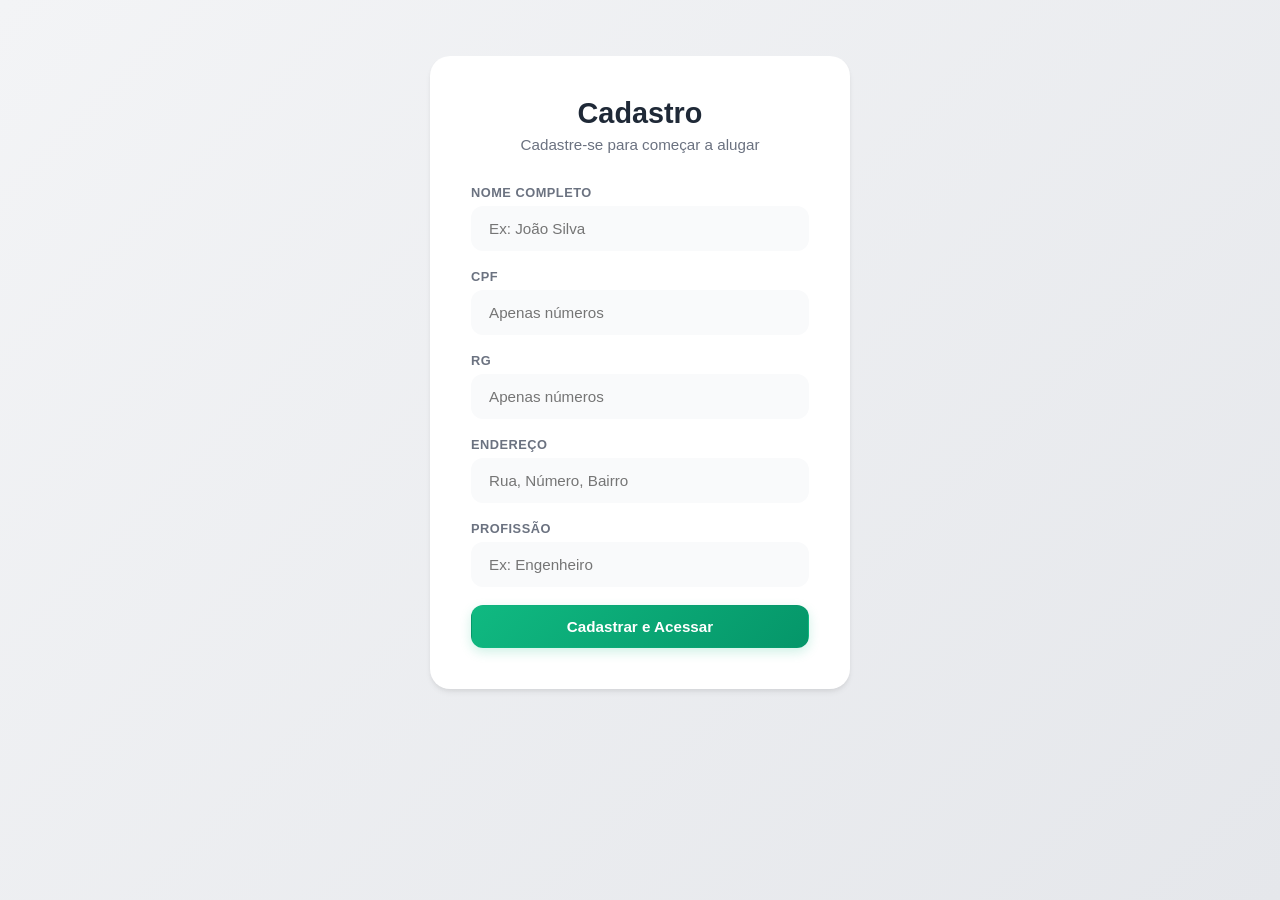
==== micronaut/src/main/resources/static/index.html @ c9f06bf8 "Migração - Micronaut" ====
<!DOCTYPE html>
<html lang="pt-BR">
<head>
    <meta charset="UTF-8">
    <meta name="viewport" content="width=device-width, initial-scale=1.0">
    <title>Aluguel de Carros - Dashboard</title>
    <link rel="stylesheet" href="style.css">
</head>
<body>

<div class="container">

    <div id="tela-login" class="card login-card">
        <div class="login-card-header">
            <h1>Cadastro</h1>
            <p>Cadastre-se para começar a alugar</p>
        </div>

        <div class="form-group">
            <label for="regNome">Nome Completo</label>
            <input type="text" id="regNome" placeholder="Ex: João Silva">
        </div>

        <div class="form-group">
            <label for="regCpf">CPF</label>
            <input type="text" id="regCpf" placeholder="Apenas números">
        </div>

        <div class="form-group">
            <label for="regRg">RG</label>
            <input type="text" id="regRg" placeholder="Apenas números">
        </div>

        <div class="form-group">
            <label for="regEndereco">Endereço</label>
            <input type="text" id="regEndereco" placeholder="Rua, Número, Bairro">
        </div>

        <div class="form-group">
            <label for="regProfissao">Profissão</label>
            <input type="text" id="regProfissao" placeholder="Ex: Engenheiro">
        </div>

        <button class="btn btn-primary btn-full" onclick="cadastrarEEntrar()">Cadastrar e Acessar</button>
    </div>

    <div id="tela-principal" class="hidden">

        <header class="dashboard-header">
            <div>
                <h1>Sistema de Aluguel</h1>
                <p>Olá, <strong id="userNameDisplay"></strong>!</p>
            </div>
            <div class="header-actions">
                <button class="btn btn-secondary" onclick="abrirPerfil()">Meu Perfil</button>
                <button class="btn-logout" onclick="sairSistema()">Sair</button>
            </div>
        </header>

        <div id="dashboard-content" class="content">
            <div class="card">
                <h2>Novo Pedido</h2>
                <div class="form-group">
                    <label for="prazo">Prazo (meses)</label>
                    <input type="number" id="prazo" placeholder="Digite o prazo em meses" min="1">
                </div>
                <div class="form-group">
                    <label for="valor">Valor Previsto (R$)</label>
                    <input type="number" id="valor" placeholder="Digite o valor" min="0" step="0.01">
                </div>
                <button class="btn btn-primary btn-full" onclick="criarPedido()">Criar Pedido</button>
            </div>

            <div class="card">
                <div class="card-header">
                    <h2>Meus Pedidos</h2>
                    <button class="btn btn-secondary btn-sm" onclick="listarPedidos()">Atualizar Lista</button>
                </div>
                <div id="lista"></div>
            </div>
        </div>

        <div id="tela-perfil" class="hidden">
            <div class="card card-profile">
                <div class="card-header">
                    <h2>Meus Dados</h2>
                    <button class="btn btn-secondary btn-sm" onclick="voltarDashboard()">Voltar</button>
                </div>

                <div class="form-group">
                    <label for="editNome">Nome Completo</label>
                    <input type="text" id="editNome">
                </div>

                <div class="form-group row-2">
                    <div class="form-group">
                        <label for="editCpf">CPF</label>
                        <input type="text" id="editCpf">
                    </div>
                    <div class="form-group">
                        <label for="editRg">RG</label>
                        <input type="text" id="editRg">
                    </div>
                </div>

                <div class="form-group">
                    <label for="editEndereco">Endereço</label>
                    <input type="text" id="editEndereco">
                </div>

                <div class="form-group">
                    <label for="editProfissao">Profissão</label>
                    <input type="text" id="editProfissao">
                </div>

                <div class="profile-actions">
                    <button class="btn btn-primary action-save" onclick="salvarPerfil()">Salvar</button>
                    <button class="btn btn-danger action-delete" onclick="excluirConta()">Excluir Minha Conta</button>
                </div>
            </div>
        </div>

    </div>
</div>

<script src="script.js"></script>
</body>
</html>
---- micronaut/src/main/resources/static/style.css ----
:root {
    --primary: #10b981;
    --primary-hover: #059669;
    --secondary: #6b7280;
    --secondary-hover: #4b5563;
    --secondary-bg: #f3f4f6;
    --danger: #ef4444;
    --danger-hover: #dc2626;
    --danger-bg: #fef2f2;

    --bg-body: #f3f4f6;
    --bg-gradient-end: #e5e7eb;
    --card-bg: #ffffff;
    --text-main: #1f2937;
    --text-muted: #6b7280;
    --border-color: #e5e7eb;
    --input-bg: #f9fafb;

    --radius-md: 12px;
    --radius-lg: 20px;
    --shadow-sm: 0 4px 6px -1px rgba(0, 0, 0, 0.07), 0 2px 4px -1px rgba(0, 0, 0, 0.05);
    --shadow-lg: 0 20px 25px -5px rgba(0, 0, 0, 0.1), 0 10px 10px -5px rgba(0, 0, 0, 0.04);
    --transition: all 0.2s ease;
}

* {
    margin: 0;
    padding: 0;
    box-sizing: border-box;
}

body {
    font-family: -apple-system, BlinkMacSystemFont, 'Inter', 'Segoe UI', sans-serif;
    background: linear-gradient(135deg, var(--bg-body) 0%, var(--bg-gradient-end) 100%);
    color: var(--text-main);
    min-height: 100vh;
    padding: 20px;
    display: flex;
}

.container {
    max-width: 1200px;
    width: 100%;
    margin: 0 auto;
    flex: 1;
}

.hidden {
    display: none !important;
}

@keyframes fadeIn { from { opacity: 0; } to { opacity: 1; } }
@keyframes slideUp { from { opacity: 0; transform: translateY(20px); } to { opacity: 1; transform: translateY(0); } }

#tela-principal { animation: fadeIn 0.4s ease-out; }

.card {
    background: var(--card-bg);
    border-radius: var(--radius-lg);
    padding: 32px;
    box-shadow: var(--shadow-sm);
    border: 1px solid rgba(255, 255, 255, 0.5);
    transition: var(--transition);
}

.card:hover { box-shadow: var(--shadow-lg); }

.card h2 {
    font-size: 1.35rem;
    color: var(--text-main);
    margin-bottom: 24px;
    font-weight: 700;
    letter-spacing: -0.5px;
}

.card-header {
    display: flex;
    align-items: center;
    justify-content: space-between;
    margin-bottom: 24px;
    padding-bottom: 16px;
    border-bottom: 1px solid var(--border-color);
}

.card-header h2 { margin: 0; }

.btn {
    padding: 12px 24px;
    border: 1px solid transparent;
    border-radius: var(--radius-md);
    font-size: 0.95rem;
    font-weight: 600;
    cursor: pointer;
    transition: var(--transition);
    display: inline-flex;
    align-items: center;
    justify-content: center;
    gap: 8px;
    font-family: inherit;
}

.btn:active { transform: translateY(1px); }
.btn:disabled { opacity: 0.6; cursor: not-allowed; transform: none !important; }

.btn-full { width: 100%; }
.btn-sm { padding: 8px 16px; font-size: 0.85rem; }

.btn-primary {
    background: linear-gradient(135deg, var(--primary) 0%, var(--primary-hover) 100%);
    color: white;
    box-shadow: 0 4px 12px rgba(16, 185, 129, 0.2);
}

.btn-primary:hover:not(:disabled) {
    box-shadow: 0 6px 16px rgba(16, 185, 129, 0.3);
    transform: translateY(-1px);
}

.btn-secondary {
    background-color: var(--secondary-bg);
    color: var(--text-main);
    border-color: var(--border-color);
}

.btn-secondary:hover:not(:disabled) {
    background-color: #e5e7eb;
    border-color: #d1d5db;
}

.btn-danger {
    background-color: var(--danger-bg);
    color: var(--danger);
    border-color: #fecaca;
}

.btn-danger:hover:not(:disabled) {
    background-color: #fee2e2;
    border-color: #f87171;
    transform: translateY(-1px);
    box-shadow: 0 4px 12px rgba(239, 68, 68, 0.1);
}

.btn-logout {
    background: none;
    border: none;
    color: #e11d48;
    font-weight: 600;
    font-size: 0.95rem;
    cursor: pointer;
    padding: 8px;
    transition: var(--transition);
    border-radius: 8px;
}

.btn-logout:hover { background-color: #fff1f2; }

.dashboard-header {
    display: flex;
    justify-content: space-between;
    align-items: center;
    background: var(--card-bg);
    padding: 20px 32px;
    border-radius: var(--radius-lg);
    box-shadow: var(--shadow-sm);
    margin-bottom: 32px;
    border: 1px solid rgba(255, 255, 255, 0.5);
}

.dashboard-header h1 {
    font-size: 1.5rem;
    font-weight: 800;
    color: var(--text-main);
    margin-bottom: 2px;
    letter-spacing: -0.5px;
}

.dashboard-header p {
    font-size: 0.95rem;
    color: var(--text-muted);
}

.header-actions {
    display: flex;
    align-items: center;
    gap: 16px;
}

.content {
    display: grid;
    grid-template-columns: 320px 1fr;
    gap: 30px;
    align-items: start;
}

@media (max-width: 860px) {
    .content { grid-template-columns: 1fr; }
}

.form-group { margin-bottom: 18px; }

.form-group.row-2 {
    display: grid;
    grid-template-columns: 1fr 1fr;
    gap: 16px;
}

label {
    display: block;
    font-size: 0.8rem;
    font-weight: 600;
    color: var(--text-muted);
    margin-bottom: 6px;
    text-transform: uppercase;
    letter-spacing: 0.5px;
}

input {
    width: 100%;
    padding: 12px 16px;
    background-color: var(--input-bg);
    border: 2px solid transparent;
    border-radius: var(--radius-md);
    font-size: 0.95rem;
    color: var(--text-main);
    transition: var(--transition);
    font-family: inherit;
}

input:focus {
    outline: none;
    background-color: #fff;
    border-color: var(--primary);
    box-shadow: 0 0 0 4px rgba(16, 185, 129, 0.1);
}

.login-card {
    max-width: 420px;
    margin: 4vh auto;
    padding: 40px;
    animation: slideUp 0.5s ease-out;
}

.login-card-header {
    text-align: center;
    margin-bottom: 32px;
}

.login-card-header h1 {
    font-size: 1.8rem;
    color: var(--text-main);
    margin-bottom: 6px;
}

.login-card-header p {
    color: var(--text-muted);
    font-size: 0.95rem;
}

.card-profile {
    max-width: 650px;
    margin: 0 auto;
    animation: fadeIn 0.3s ease-out;
}

.profile-actions {
    display: flex;
    gap: 16px;
    margin-top: 32px;
    padding-top: 24px;
    border-top: 1px solid var(--border-color);
}

.profile-actions .action-save {
    flex: 1;
}

.profile-actions .action-delete {
    flex: 2;
    white-space: nowrap;
}

#lista {
    display: flex;
    flex-direction: column;
    gap: 16px;
}

.order-card {
    background: #fff;
    border: 1px solid var(--border-color);
    border-radius: 16px;
    padding: 20px;
    transition: var(--transition);
    animation: fadeIn 0.3s ease-out;
}

.order-card:hover {
    border-color: var(--primary);
    box-shadow: var(--shadow-sm);
    transform: translateX(2px);
}

.order-header {
    display: flex;
    align-items: center;
    justify-content: space-between;
    margin-bottom: 16px;
}

.order-id { font-weight: 800; color: var(--text-main); font-size: 1.05rem; }

.status-badge {
    padding: 5px 12px;
    border-radius: 20px;
    font-size: 0.75rem;
    font-weight: 700;
    text-transform: uppercase;
    letter-spacing: 0.5px;
}

.status-concluido { background: #dcfce7; color: #166534; }
.status-pendente { background: #fef3c7; color: #92400e; }
.status-cancelado { background: #fee2e2; color: #991b1b; }
.status-ativo { background: #dbeafe; color: #1e40af; }

.order-grid {
    display: grid;
    grid-template-columns: repeat(auto-fit, minmax(120px, 1fr));
    gap: 16px;
    padding-top: 16px;
    border-top: 1px dashed var(--border-color);
}

.order-field { display: flex; flex-direction: column; gap: 4px; }

.field-label {
    font-size: 0.7rem;
    font-weight: 700;
    color: var(--text-muted);
    text-transform: uppercase;
}

.field-value { font-size: 1rem; font-weight: 700; color: var(--text-main); }

.empty-state, .error-state {
    text-align: center;
    padding: 40px 20px;
    font-size: 0.95rem;
    font-weight: 500;
    background: var(--input-bg);
    border-radius: var(--radius-md);
    border: 1px dashed #d1d5db;
    color: var(--text-muted);
}

.error-state { color: #ef4444; border-color: #fca5a5; background: #fef2f2; }

.loading { display: flex; align-items: center; justify-content: center; padding: 40px; }
.spinner {
    width: 30px;
    height: 30px;
    border: 3px solid #e5e7eb;
    border-top: 3px solid var(--primary);
    border-radius: 50%;
    animation: spin 0.8s linear infinite;
}

@keyframes spin { 100% { transform: rotate(360deg); } }
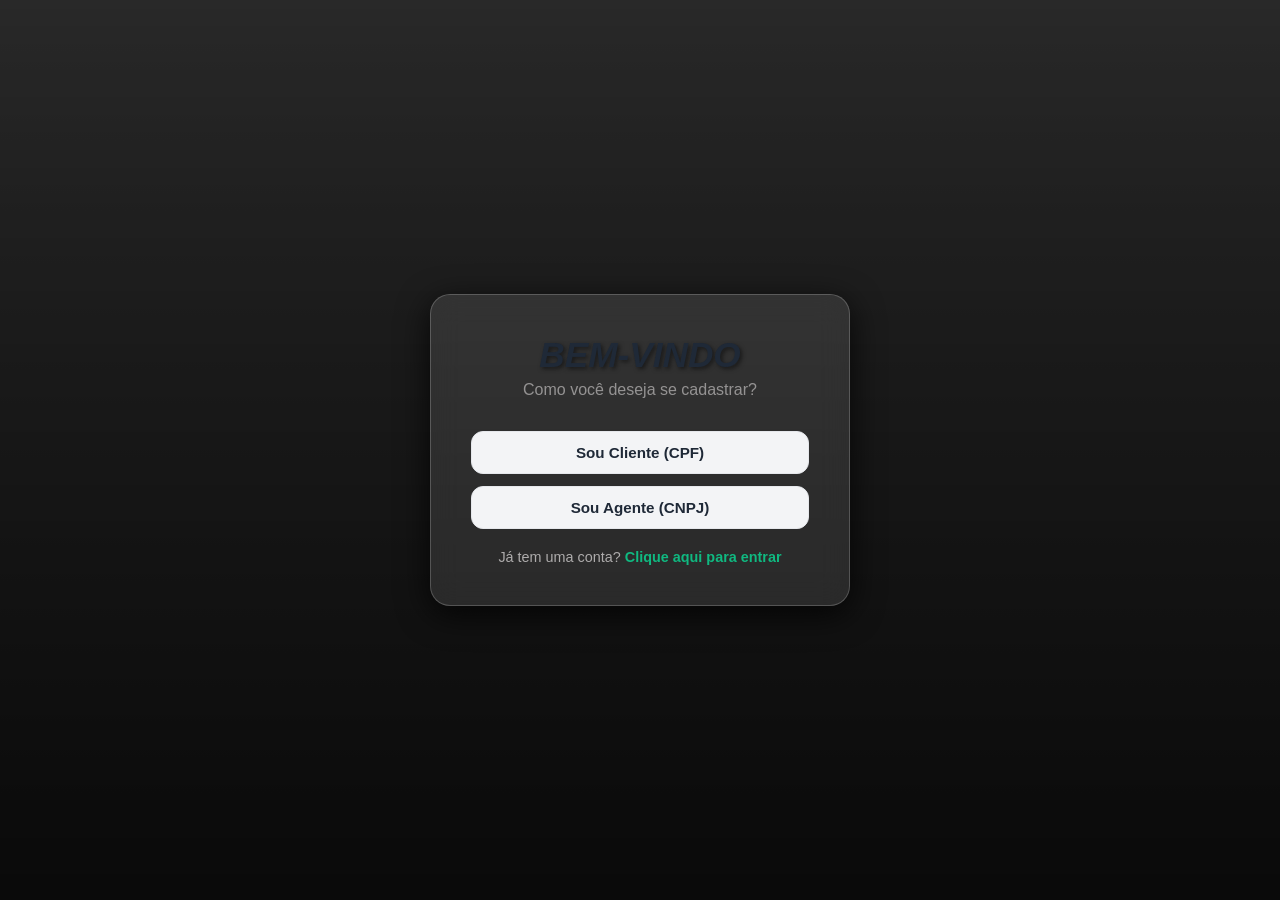
==== commit d526065d: "commit" ====
--- a/micronaut/src/main/resources/static/index.html
+++ b/micronaut/src/main/resources/static/index.html
@@ -1,128 +1,185 @@
 <!DOCTYPE html>
 <html lang="pt-BR">
+
 <head>
     <meta charset="UTF-8">
     <meta name="viewport" content="width=device-width, initial-scale=1.0">
     <title>Aluguel de Carros - Dashboard</title>
     <link rel="stylesheet" href="style.css">
 </head>
+
 <body>
 
-<div class="container">
+    <div class="container">
 
-    <div id="tela-login" class="card login-card">
-        <div class="login-card-header">
-            <h1>Cadastro</h1>
-            <p>Cadastre-se para começar a alugar</p>
-        </div>
+        <div class="auth-overlay ">
 
-        <div class="form-group">
-            <label for="regNome">Nome Completo</label>
-            <input type="text" id="regNome" placeholder="Ex: João Silva">
-        </div>
+            <div id="tela-selecao" class="card login-card">
+                <div class="login-card-header">
+                    <h1>Bem-vindo</h1>
+                    <p>Como você deseja se cadastrar?</p>
+                </div>
 
-        <div class="form-group">
-            <label for="regCpf">CPF</label>
-            <input type="text" id="regCpf" placeholder="Apenas números">
-        </div>
+                <div class="perfil-options">
+                    <button class="btn btn-secondary btn-full" onclick="mostrarCadastro('cliente')">
+                        Sou Cliente (CPF)
+                    </button>
+                    <button class="btn btn-secondary btn-full" style="margin-top: 12px;"
+                        onclick="mostrarCadastro('agente')">
+                        Sou Agente (CNPJ)
+                    </button>
+                </div>
 
-        <div class="form-group">
-            <label for="regRg">RG</label>
-            <input type="text" id="regRg" placeholder="Apenas números">
-        </div>
-
-        <div class="form-group">
-            <label for="regEndereco">Endereço</label>
-            <input type="text" id="regEndereco" placeholder="Rua, Número, Bairro">
-        </div>
-
-        <div class="form-group">
-            <label for="regProfissao">Profissão</label>
-            <input type="text" id="regProfissao" placeholder="Ex: Engenheiro">
-        </div>
-
-        <button class="btn btn-primary btn-full" onclick="cadastrarEEntrar()">Cadastrar e Acessar</button>
-    </div>
-
-    <div id="tela-principal" class="hidden">
-
-        <header class="dashboard-header">
-            <div>
-                <h1>Sistema de Aluguel</h1>
-                <p>Olá, <strong id="userNameDisplay"></strong>!</p>
-            </div>
-            <div class="header-actions">
-                <button class="btn btn-secondary" onclick="abrirPerfil()">Meu Perfil</button>
-                <button class="btn-logout" onclick="sairSistema()">Sair</button>
-            </div>
-        </header>
-
-        <div id="dashboard-content" class="content">
-            <div class="card">
-                <h2>Novo Pedido</h2>
-                <div class="form-group">
-                    <label for="prazo">Prazo (meses)</label>
-                    <input type="number" id="prazo" placeholder="Digite o prazo em meses" min="1">
-                </div>
-                <div class="form-group">
-                    <label for="valor">Valor Previsto (R$)</label>
-                    <input type="number" id="valor" placeholder="Digite o valor" min="0" step="0.01">
-                </div>
-                <button class="btn btn-primary btn-full" onclick="criarPedido()">Criar Pedido</button>
+                <p style="text-align: center; margin-top: 20px; font-size: 0.9rem; color: var(--text-muted);">
+                    Já tem uma conta? <a href="#" onclick="mostrarApenasLogin()"
+                        style="color: var(--primary); font-weight: 600; text-decoration: none;">Clique aqui para
+                        entrar</a>
+                </p>
             </div>
 
-            <div class="card">
-                <div class="card-header">
-                    <h2>Meus Pedidos</h2>
-                    <button class="btn btn-secondary btn-sm" onclick="listarPedidos()">Atualizar Lista</button>
-                </div>
-                <div id="lista"></div>
-            </div>
-        </div>
-
-        <div id="tela-perfil" class="hidden">
-            <div class="card card-profile">
-                <div class="card-header">
-                    <h2>Meus Dados</h2>
-                    <button class="btn btn-secondary btn-sm" onclick="voltarDashboard()">Voltar</button>
-                </div>
-
-                <div class="form-group">
-                    <label for="editNome">Nome Completo</label>
-                    <input type="text" id="editNome">
+            <div id="tela-login" class="card login-card hidden">
+                <div class="login-card-header">
+                    <h1 id="titulo-cadastro">Cadastro</h1>
+                    <p id="subtitulo-cadastro">Preencha os dados para acessar o sistema</p>
                 </div>
 
                 <div class="form-group row-2">
                     <div class="form-group">
-                        <label for="editCpf">CPF</label>
-                        <input type="text" id="editCpf">
+                        <label for="regLogin">Login</label>
+                        <input type="text" id="regLogin" placeholder="Usuário">
                     </div>
                     <div class="form-group">
-                        <label for="editRg">RG</label>
-                        <input type="text" id="editRg">
+                        <label for="regSenha">Senha</label>
+                        <input type="password" id="regSenha" placeholder="********">
                     </div>
                 </div>
 
-                <div class="form-group">
-                    <label for="editEndereco">Endereço</label>
-                    <input type="text" id="editEndereco">
+                <div id="campos-extras-cadastro">
+                    <div class="form-group">
+                        <label for="regNome">Nome Completo</label>
+                        <input type="text" id="regNome" placeholder="Ex: João Silva">
+                    </div>
+
+                    <div class="form-group" id="grupo-cpf">
+                        <label for="regCpf">CPF</label>
+                        <input type="text" id="regCpf" placeholder="Apenas números">
+                    </div>
+
+                    <div class="form-group hidden" id="grupo-cnpj">
+                        <label for="regCnpj">CNPJ</label>
+                        <input type="text" id="regCnpj" placeholder="Apenas números">
+                    </div>
+
+                    <div class="form-group">
+                        <label for="regRg">RG</label>
+                        <input type="text" id="regRg" placeholder="Apenas números">
+                    </div>
+
+                    <div class="form-group">
+                        <label for="regEndereco">Endereço</label>
+                        <input type="text" id="regEndereco" placeholder="Rua, Número, Bairro">
+                    </div>
+
+                    <div class="form-group">
+                        <label for="regProfissao">Profissão</label>
+                        <input type="text" id="regProfissao" placeholder="Ex: Engenheiro">
+                    </div>
+
                 </div>
 
-                <div class="form-group">
-                    <label for="editProfissao">Profissão</label>
-                    <input type="text" id="editProfissao">
+                <button class="btn btn-primary btn-full" onclick="cadastrarEEntrar()">Cadastrar e Acessar</button>
+
+
+                <button class="btn btn-secondary btn-full voltar" style="margin-top: 10px; border:none; background:none;"
+                    onclick="location.reload()">Voltar</button>
+
+            </div>
+        </div>
+        <div id="tela-principal" class="hidden">
+
+            <header class="dashboard-header">
+                <div>
+                    <h1>AlugueCarros</h1>
+                    <p>Olá, <strong id="userNameDisplay"></strong>!</p>
+                </div>
+                <div class="header-actions">
+                    <button class="btn btn-secondary" onclick="abrirPerfil()">Meu Perfil</button>
+                    <button class="btn-logout" onclick="sairSistema()">Sair</button>
+                </div>
+            </header>
+
+            <div id="dashboard-content" class="content">
+                <div class="card">
+                    <h2>Novo Pedido</h2>
+                    <div class="form-group">
+                        <label for="prazo">Prazo (meses)</label>
+                        <input type="number" id="prazo" placeholder="Digite o prazo em meses" min="1">
+                    </div>
+                    <div class="form-group">
+                        <label for="valor">Valor Previsto (R$)</label>
+                        <input type="number" id="valor" placeholder="Digite o valor" min="0" step="0.01">
+                    </div>
+                    <button class="btn btn-primary btn-full" onclick="criarPedido()">Criar Pedido</button>
                 </div>
 
-                <div class="profile-actions">
-                    <button class="btn btn-primary action-save" onclick="salvarPerfil()">Salvar</button>
-                    <button class="btn btn-danger action-delete" onclick="excluirConta()">Excluir Minha Conta</button>
+                <div class="card">
+                    <div class="card-header">
+                        <h2>Meus Pedidos</h2>
+                        <button class="btn btn-secondary btn-sm" onclick="listarPedidos()">Atualizar Lista</button>
+                    </div>
+                    <div id="lista"></div>
                 </div>
             </div>
+
+            <div id="tela-perfil" class="hidden">
+                <div class="card card-profile">
+                    <div class="card-header">
+                        <h2>Meus Dados</h2>
+                        <button class="btn btn-secondary btn-sm" onclick="voltarDashboard()">Voltar</button>
+                    </div>
+
+                    <div class="form-group">
+                        <label for="editNome">Nome Completo</label>
+                        <input type="text" id="editNome">
+                    </div>
+
+                    <div class="form-group row-2">
+                        <div class="form-group">
+                            <label for="editCpf">CPF</label>
+                            <input type="text" id="editCpf">
+                        </div>
+                        <div class="form-group">
+                            <label for="editRg">RG</label>
+                            <input type="text" id="editRg">
+                        </div>
+                    </div>
+
+                    <div class="form-group">
+                        <label for="editEndereco">Endereço</label>
+                        <input type="text" id="editEndereco">
+                    </div>
+
+                    <div class="form-group">
+                        <label for="editProfissao">Profissão</label>
+                        <input type="text" id="editProfissao">
+                    </div>
+
+                    <div class="profile-actions">
+                        <button class="btn btn-primary action-save" onclick="salvarPerfil()">Salvar</button>
+                        <button class="btn btn-danger action-delete" onclick="excluirConta()">Excluir Minha
+                            Conta</button>
+                    </div>
+                </div>
+
+            </div>
+            <div class="estrada">
+               <img src="https://static.vecteezy.com/system/resources/thumbnails/039/213/331/small/side-view-gray-suv-car-free-png.png" class="carro-animado" alt="Carro Esportivo">
+            </div>
+
         </div>
+    </div>
 
-    </div>
-</div>
+    <script src="script.js"></script>
+</body>
 
-<script src="script.js"></script>
-</body>
 </html>
--- a/micronaut/src/main/resources/static/style.css
+++ b/micronaut/src/main/resources/static/style.css
@@ -10,9 +10,9 @@
 
     --bg-body: #f3f4f6;
     --bg-gradient-end: #e5e7eb;
-    --card-bg: #ffffff;
+    --card-bg: #1a1d21;
     --text-main: #1f2937;
-    --text-muted: #6b7280;
+    --text-muted: #aeacac;
     --border-color: #e5e7eb;
     --input-bg: #f9fafb;
 
@@ -31,7 +31,8 @@
 
 body {
     font-family: -apple-system, BlinkMacSystemFont, 'Inter', 'Segoe UI', sans-serif;
-    background: linear-gradient(135deg, var(--bg-body) 0%, var(--bg-gradient-end) 100%);
+    background: linear-gradient(rgba(0, 0, 0, 0.6), rgba(0, 0, 0, 0.8));
+    ;
     color: var(--text-main);
     min-height: 100vh;
     padding: 20px;
@@ -49,10 +50,31 @@
     display: none !important;
 }
 
-@keyframes fadeIn { from { opacity: 0; } to { opacity: 1; } }
-@keyframes slideUp { from { opacity: 0; transform: translateY(20px); } to { opacity: 1; transform: translateY(0); } }
-
-#tela-principal { animation: fadeIn 0.4s ease-out; }
+@keyframes fadeIn {
+    from {
+        opacity: 0;
+    }
+
+    to {
+        opacity: 1;
+    }
+}
+
+@keyframes slideUp {
+    from {
+        opacity: 0;
+        transform: translateY(20px);
+    }
+
+    to {
+        opacity: 1;
+        transform: translateY(0);
+    }
+}
+
+#tela-principal {
+    animation: fadeIn 0.4s ease-out;
+}
 
 .card {
     background: var(--card-bg);
@@ -61,13 +83,16 @@
     box-shadow: var(--shadow-sm);
     border: 1px solid rgba(255, 255, 255, 0.5);
     transition: var(--transition);
-}
-
-.card:hover { box-shadow: var(--shadow-lg); }
+
+}
+
+.card:hover {
+    box-shadow: var(--shadow-lg);
+}
 
 .card h2 {
     font-size: 1.35rem;
-    color: var(--text-main);
+    color: #3a4c65;
     margin-bottom: 24px;
     font-weight: 700;
     letter-spacing: -0.5px;
@@ -82,7 +107,9 @@
     border-bottom: 1px solid var(--border-color);
 }
 
-.card-header h2 { margin: 0; }
+.card-header h2 {
+    margin: 0;
+}
 
 .btn {
     padding: 12px 24px;
@@ -99,11 +126,24 @@
     font-family: inherit;
 }
 
-.btn:active { transform: translateY(1px); }
-.btn:disabled { opacity: 0.6; cursor: not-allowed; transform: none !important; }
-
-.btn-full { width: 100%; }
-.btn-sm { padding: 8px 16px; font-size: 0.85rem; }
+.btn:active {
+    transform: translateY(1px);
+}
+
+.btn:disabled {
+    opacity: 0.6;
+    cursor: not-allowed;
+    transform: none !important;
+}
+
+.btn-full {
+    width: 100%;
+}
+
+.btn-sm {
+    padding: 8px 16px;
+    font-size: 0.85rem;
+}
 
 .btn-primary {
     background: linear-gradient(135deg, var(--primary) 0%, var(--primary-hover) 100%);
@@ -152,7 +192,9 @@
     border-radius: 8px;
 }
 
-.btn-logout:hover { background-color: #fff1f2; }
+.btn-logout:hover {
+    background-color: #fff1f2;
+}
 
 .dashboard-header {
     display: flex;
@@ -166,12 +208,20 @@
     border: 1px solid rgba(255, 255, 255, 0.5);
 }
 
+
 .dashboard-header h1 {
-    font-size: 1.5rem;
-    font-weight: 800;
-    color: var(--text-main);
-    margin-bottom: 2px;
-    letter-spacing: -0.5px;
+    font-family: 'Exo 2', sans-serif;
+    font-weight: 900;
+    font-style: italic;
+    font-size: 1.6rem;
+    text-transform: uppercase;
+    color: var(--text-main);
+
+    /* Aqui acontece contorno verde */
+    -webkit-text-stroke: 0.9px var(--primary);
+    /* O efeito Neon que você queria */
+    text-shadow: 0 0 10px rgba(16, 185, 129, 0.4);
+    letter-spacing: -1px;
 }
 
 .dashboard-header p {
@@ -192,11 +242,72 @@
     align-items: start;
 }
 
+
+#tela-principal .card {
+    /* Borda sutil levemente clara para dar profundidade no escuro */
+    border: 1px solid rgba(255, 255, 255, 0.1);
+
+    /* Sombra mais suave, já que o fundo já é escuro */
+    box-shadow: 0 10px 30px rgba(0, 0, 0, 0.5);
+
+    transition: var(--transition);
+}
+
+
+
+#tela-principal .card:hover {
+    transform: translateY(-5px);
+    /* Efeito de flutuar ao passar o mouse */
+}
+
+.estrada {
+    position: absolute;
+    /* Mudamos de fixed para absolute */
+    bottom: 0;
+    left: 0;
+    width: 100%;
+    height: 100px;
+    overflow: hidden;
+    z-index: 1;
+    pointer-events: none;
+    border-top: 1px dashed rgba(16, 185, 129, 0.2);
+}
+
+
+
+.carro-animado {
+    height: 60px;
+    position: absolute;
+    bottom: 10px;
+    left: -100px;
+    animation: dirigir 11s linear infinite;
+    filter: drop-shadow(0 0 5px var(--primary));
+    object-fit: contain;
+}
+
+@keyframes dirigir {
+    from {
+        left: -100px;
+    }
+
+    to {
+        left: 100%;
+    }
+}
+
+
+
+
+
 @media (max-width: 860px) {
-    .content { grid-template-columns: 1fr; }
-}
-
-.form-group { margin-bottom: 18px; }
+    .content {
+        grid-template-columns: 1fr;
+    }
+}
+
+.form-group {
+    margin-bottom: 18px;
+}
 
 .form-group.row-2 {
     display: grid;
@@ -231,12 +342,24 @@
     background-color: #fff;
     border-color: var(--primary);
     box-shadow: 0 0 0 4px rgba(16, 185, 129, 0.1);
-}
+    box-shadow: 0 0 15px rgba(16, 185, 129, 0.2);
+    /* Glow verde suave ao digitar */
+}
+
 
 .login-card {
+    background: rgba(255, 255, 255, 0.1);
+    backdrop-filter: blur(15px);
+    -webkit-backdrop-filter: blur(15px);
+    border: 1px solid rgba(255, 255, 255, 0.2);
+    box-shadow: 0 8px 32px 0 rgba(0, 0, 0, 0.8);
+    padding: 40px;
+    width: 100%;
     max-width: 420px;
-    margin: 4vh auto;
-    padding: 40px;
+    border-radius: 20px;
+    color: white;
+    margin: auto;
+    flex-shrink: 0;
     animation: slideUp 0.5s ease-out;
 }
 
@@ -245,16 +368,66 @@
     margin-bottom: 32px;
 }
 
+
 .login-card-header h1 {
-    font-size: 1.8rem;
-    color: var(--text-main);
+    font-family: 'Exo 2', sans-serif;
+    font-weight: 900;
+    font-style: italic;
+    font-size: 2.2rem;
+    text-transform: uppercase;
+    color: var(--text-main);
+    text-shadow: 2px 2px 4px rgba(0, 0, 0, 0.5);
     margin-bottom: 6px;
 }
 
 .login-card-header p {
     color: var(--text-muted);
-    font-size: 0.95rem;
-}
+    font-family: 'Inter', sans-serif;
+    opacity: 0.8;
+    margin-bottom: 30px;
+}
+
+
+.auth-overlay {
+    background: linear-gradient(rgba(0, 0, 0, 0.6), rgba(0, 0, 0, 0.8)),
+        url('https://images.unsplash.com/photo-1555215695-3004980ad54e?auto=format&fit=crop&w=1920&q=80') no-repeat center center fixed;
+    background-size: cover;
+    position: fixed;
+    top: 0;
+    left: 0;
+    width: 100vw;
+    height: 100vh;
+    z-index: 9999;
+
+    display: flex;
+    justify-content: center;
+    align-items: stretch;
+    overflow-y: auto;
+    padding: 40px 20px;
+}
+
+.auth-overlay .voltar {
+    color: #aeacac;
+}
+
+
+
+.perfil-options .btn:hover {
+    background: var(--primary);
+    box-shadow: 0 0 20px rgba(37, 99, 235, 0.6);
+    transform: translateY(-3px);
+    border-color: white;
+}
+
+.login-card p a:hover {
+    color: #f59e0b !important;
+    text-shadow: 0 0 10px rgba(245, 158, 11, 0.5);
+}
+
+
+
+
+
 
 .card-profile {
     max-width: 650px;
@@ -307,7 +480,11 @@
     margin-bottom: 16px;
 }
 
-.order-id { font-weight: 800; color: var(--text-main); font-size: 1.05rem; }
+.order-id {
+    font-weight: 800;
+    color: var(--text-main);
+    font-size: 1.05rem;
+}
 
 .status-badge {
     padding: 5px 12px;
@@ -318,10 +495,25 @@
     letter-spacing: 0.5px;
 }
 
-.status-concluido { background: #dcfce7; color: #166534; }
-.status-pendente { background: #fef3c7; color: #92400e; }
-.status-cancelado { background: #fee2e2; color: #991b1b; }
-.status-ativo { background: #dbeafe; color: #1e40af; }
+.status-concluido {
+    background: #dcfce7;
+    color: #166534;
+}
+
+.status-pendente {
+    background: #fef3c7;
+    color: #92400e;
+}
+
+.status-cancelado {
+    background: #fee2e2;
+    color: #991b1b;
+}
+
+.status-ativo {
+    background: #dbeafe;
+    color: #1e40af;
+}
 
 .order-grid {
     display: grid;
@@ -331,7 +523,11 @@
     border-top: 1px dashed var(--border-color);
 }
 
-.order-field { display: flex; flex-direction: column; gap: 4px; }
+.order-field {
+    display: flex;
+    flex-direction: column;
+    gap: 4px;
+}
 
 .field-label {
     font-size: 0.7rem;
@@ -340,9 +536,14 @@
     text-transform: uppercase;
 }
 
-.field-value { font-size: 1rem; font-weight: 700; color: var(--text-main); }
-
-.empty-state, .error-state {
+.field-value {
+    font-size: 1rem;
+    font-weight: 700;
+    color: var(--text-main);
+}
+
+.empty-state,
+.error-state {
     text-align: center;
     padding: 40px 20px;
     font-size: 0.95rem;
@@ -353,9 +554,19 @@
     color: var(--text-muted);
 }
 
-.error-state { color: #ef4444; border-color: #fca5a5; background: #fef2f2; }
-
-.loading { display: flex; align-items: center; justify-content: center; padding: 40px; }
+.error-state {
+    color: #ef4444;
+    border-color: #fca5a5;
+    background: #fef2f2;
+}
+
+.loading {
+    display: flex;
+    align-items: center;
+    justify-content: center;
+    padding: 40px;
+}
+
 .spinner {
     width: 30px;
     height: 30px;
@@ -365,4 +576,8 @@
     animation: spin 0.8s linear infinite;
 }
 
-@keyframes spin { 100% { transform: rotate(360deg); } }+@keyframes spin {
+    100% {
+        transform: rotate(360deg);
+    }
+}
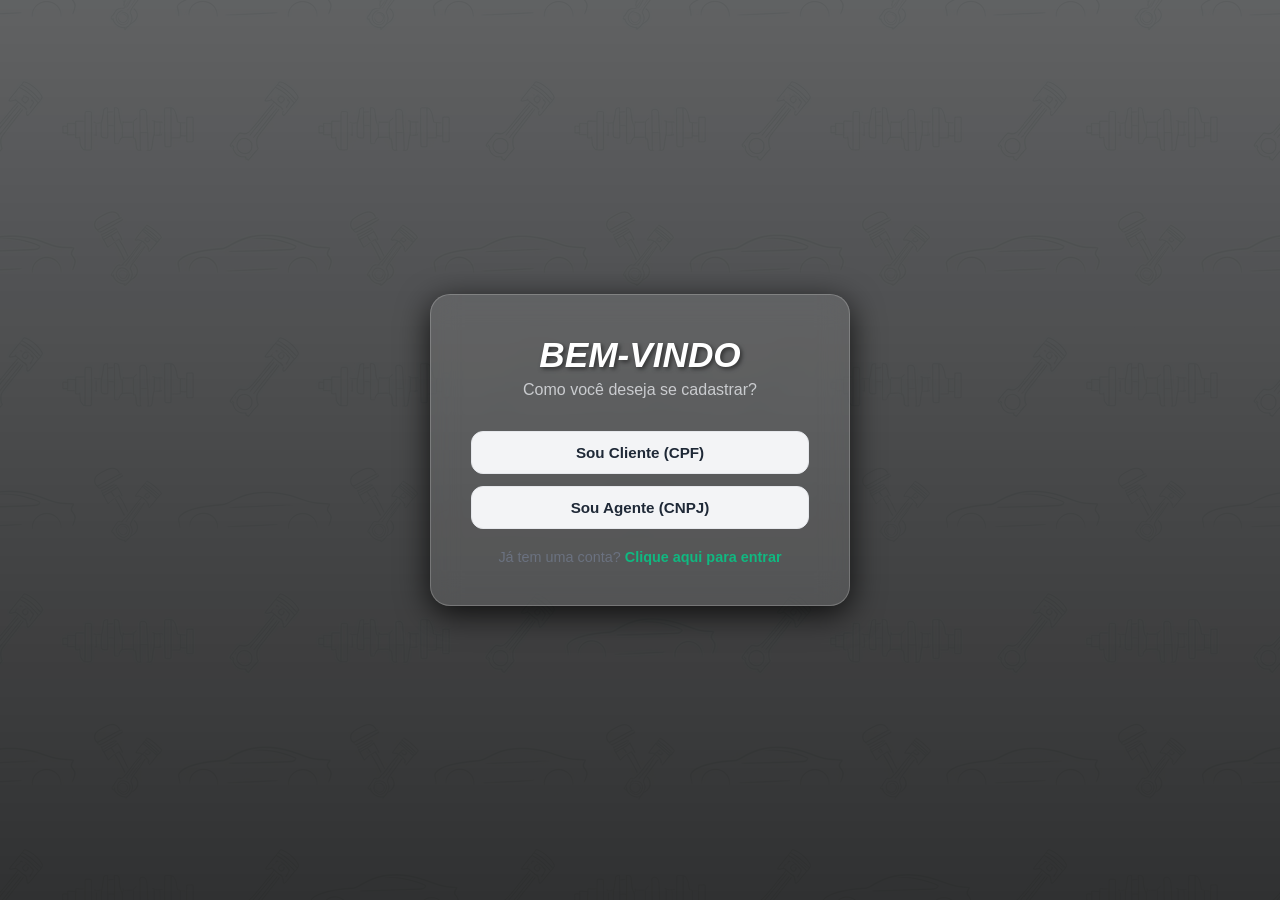
==== commit 7631e213: "[FIX] Back + Front" ====
--- a/micronaut/src/main/resources/static/index.html
+++ b/micronaut/src/main/resources/static/index.html
@@ -87,7 +87,7 @@
 
                 </div>
 
-                <button class="btn btn-primary btn-full" onclick="cadastrarEEntrar()">Cadastrar e Acessar</button>
+                <button id="btn-acao-principal" class="btn btn-primary btn-full" onclick="executarAcaoPrincipal()">Cadastrar e Acessar</button>
 
 
                 <button class="btn btn-secondary btn-full voltar" style="margin-top: 10px; border:none; background:none;"
--- a/micronaut/src/main/resources/static/style.css
+++ b/micronaut/src/main/resources/static/style.css
@@ -8,11 +8,11 @@
     --danger-hover: #dc2626;
     --danger-bg: #fef2f2;
 
-    --bg-body: #f3f4f6;
+    --bg-body: #f1f5f9; 
     --bg-gradient-end: #e5e7eb;
-    --card-bg: #1a1d21;
+    --card-bg: rgba(255, 255, 255, 0.95); /* Leve transparência para integrar com o fundo */
     --text-main: #1f2937;
-    --text-muted: #aeacac;
+    --text-muted: #6b7280; /* Restaurado: de #aeacac para original */
     --border-color: #e5e7eb;
     --input-bg: #f9fafb;
 
@@ -31,12 +31,26 @@
 
 body {
     font-family: -apple-system, BlinkMacSystemFont, 'Inter', 'Segoe UI', sans-serif;
-    background: linear-gradient(rgba(0, 0, 0, 0.6), rgba(0, 0, 0, 0.8));
-    ;
+    background: var(--bg-body);
     color: var(--text-main);
     min-height: 100vh;
     padding: 20px;
     display: flex;
+    position: relative;
+}
+
+/* Pseudo-elemento para o padrão de fundo com opacidade controlável */
+body::before {
+    content: "";
+    position: fixed;
+    top: 0;
+    left: 0;
+    width: 100%;
+    height: 100%;
+    background: url('bg-pattern.png') repeat;
+    opacity: 0.08; /* Torna o verde muito mais claro/suave */
+    z-index: -1;
+    pointer-events: none;
 }
 
 .container {
@@ -81,9 +95,8 @@
     border-radius: var(--radius-lg);
     padding: 32px;
     box-shadow: var(--shadow-sm);
-    border: 1px solid rgba(255, 255, 255, 0.5);
+    border: 1px solid var(--border-color); /* Modificado: de transparência para cor fixa */
     transition: var(--transition);
-
 }
 
 .card:hover {
@@ -92,11 +105,14 @@
 
 .card h2 {
     font-size: 1.35rem;
-    color: #3a4c65;
+    color: var(--text-main); /* Restaurado cinza escuro */
     margin-bottom: 24px;
     font-weight: 700;
     letter-spacing: -0.5px;
 }
+
+/* ... Mantendo o restante original do style.css ... */
+/* Vou ter que escrever ele todo para garantir a reversão completa */
 
 .card-header {
     display: flex;
@@ -126,8 +142,13 @@
     font-family: inherit;
 }
 
+.btn:hover:not(:disabled) {
+    transform: translateY(-2px) scale(1.02);
+    box-shadow: var(--shadow-lg);
+}
+
 .btn:active {
-    transform: translateY(1px);
+    transform: translateY(0) scale(0.98);
 }
 
 .btn:disabled {
@@ -148,7 +169,8 @@
 .btn-primary {
     background: linear-gradient(135deg, var(--primary) 0%, var(--primary-hover) 100%);
     color: white;
-    box-shadow: 0 4px 12px rgba(16, 185, 129, 0.2);
+    box-shadow: 0 4px 12px rgba(16, 185, 129, 0.3);
+    border: none;
 }
 
 .btn-primary:hover:not(:disabled) {
@@ -200,12 +222,14 @@
     display: flex;
     justify-content: space-between;
     align-items: center;
-    background: var(--card-bg);
+    background: rgba(255, 255, 255, 0.95);
+    backdrop-filter: blur(5px);
+    -webkit-backdrop-filter: blur(5px);
     padding: 20px 32px;
     border-radius: var(--radius-lg);
     box-shadow: var(--shadow-sm);
     margin-bottom: 32px;
-    border: 1px solid rgba(255, 255, 255, 0.5);
+    border: 1px solid var(--border-color);
 }
 
 
@@ -216,11 +240,6 @@
     font-size: 1.6rem;
     text-transform: uppercase;
     color: var(--text-main);
-
-    /* Aqui acontece contorno verde */
-    -webkit-text-stroke: 0.9px var(--primary);
-    /* O efeito Neon que você queria */
-    text-shadow: 0 0 10px rgba(16, 185, 129, 0.4);
     letter-spacing: -1px;
 }
 
@@ -242,27 +261,8 @@
     align-items: start;
 }
 
-
-#tela-principal .card {
-    /* Borda sutil levemente clara para dar profundidade no escuro */
-    border: 1px solid rgba(255, 255, 255, 0.1);
-
-    /* Sombra mais suave, já que o fundo já é escuro */
-    box-shadow: 0 10px 30px rgba(0, 0, 0, 0.5);
-
-    transition: var(--transition);
-}
-
-
-
-#tela-principal .card:hover {
-    transform: translateY(-5px);
-    /* Efeito de flutuar ao passar o mouse */
-}
-
 .estrada {
     position: absolute;
-    /* Mudamos de fixed para absolute */
     bottom: 0;
     left: 0;
     width: 100%;
@@ -273,8 +273,6 @@
     border-top: 1px dashed rgba(16, 185, 129, 0.2);
 }
 
-
-
 .carro-animado {
     height: 60px;
     position: absolute;
@@ -295,13 +293,30 @@
     }
 }
 
-
-
-
-
 @media (max-width: 860px) {
     .content {
         grid-template-columns: 1fr;
+    }
+    .estrada {
+        display: none !important;
+    }
+}
+
+@media (max-width: 600px) {
+    body {
+        padding: 10px;
+    }
+    .container {
+        padding: 10px;
+    }
+    .card {
+        padding: 20px;
+    }
+    .dashboard-header {
+        padding: 16px 20px;
+        flex-direction: column;
+        align-items: flex-start;
+        gap: 16px;
     }
 }
 
@@ -341,9 +356,7 @@
     outline: none;
     background-color: #fff;
     border-color: var(--primary);
-    box-shadow: 0 0 0 4px rgba(16, 185, 129, 0.1);
     box-shadow: 0 0 15px rgba(16, 185, 129, 0.2);
-    /* Glow verde suave ao digitar */
 }
 
 
@@ -368,20 +381,19 @@
     margin-bottom: 32px;
 }
 
-
 .login-card-header h1 {
     font-family: 'Exo 2', sans-serif;
     font-weight: 900;
     font-style: italic;
     font-size: 2.2rem;
     text-transform: uppercase;
-    color: var(--text-main);
+    color: white; /* Modificado: Garantir branco no login */
     text-shadow: 2px 2px 4px rgba(0, 0, 0, 0.5);
     margin-bottom: 6px;
 }
 
 .login-card-header p {
-    color: var(--text-muted);
+    color: #e5e7eb;
     font-family: 'Inter', sans-serif;
     opacity: 0.8;
     margin-bottom: 30px;
@@ -407,27 +419,8 @@
 }
 
 .auth-overlay .voltar {
-    color: #aeacac;
-}
-
-
-
-.perfil-options .btn:hover {
-    background: var(--primary);
-    box-shadow: 0 0 20px rgba(37, 99, 235, 0.6);
-    transform: translateY(-3px);
-    border-color: white;
-}
-
-.login-card p a:hover {
-    color: #f59e0b !important;
-    text-shadow: 0 0 10px rgba(245, 158, 11, 0.5);
-}
-
-
-
-
-
+    color: #ffffff !important;
+}
 
 .card-profile {
     max-width: 650px;
@@ -540,44 +533,4 @@
     font-size: 1rem;
     font-weight: 700;
     color: var(--text-main);
-}
-
-.empty-state,
-.error-state {
-    text-align: center;
-    padding: 40px 20px;
-    font-size: 0.95rem;
-    font-weight: 500;
-    background: var(--input-bg);
-    border-radius: var(--radius-md);
-    border: 1px dashed #d1d5db;
-    color: var(--text-muted);
-}
-
-.error-state {
-    color: #ef4444;
-    border-color: #fca5a5;
-    background: #fef2f2;
-}
-
-.loading {
-    display: flex;
-    align-items: center;
-    justify-content: center;
-    padding: 40px;
-}
-
-.spinner {
-    width: 30px;
-    height: 30px;
-    border: 3px solid #e5e7eb;
-    border-top: 3px solid var(--primary);
-    border-radius: 50%;
-    animation: spin 0.8s linear infinite;
-}
-
-@keyframes spin {
-    100% {
-        transform: rotate(360deg);
-    }
 }
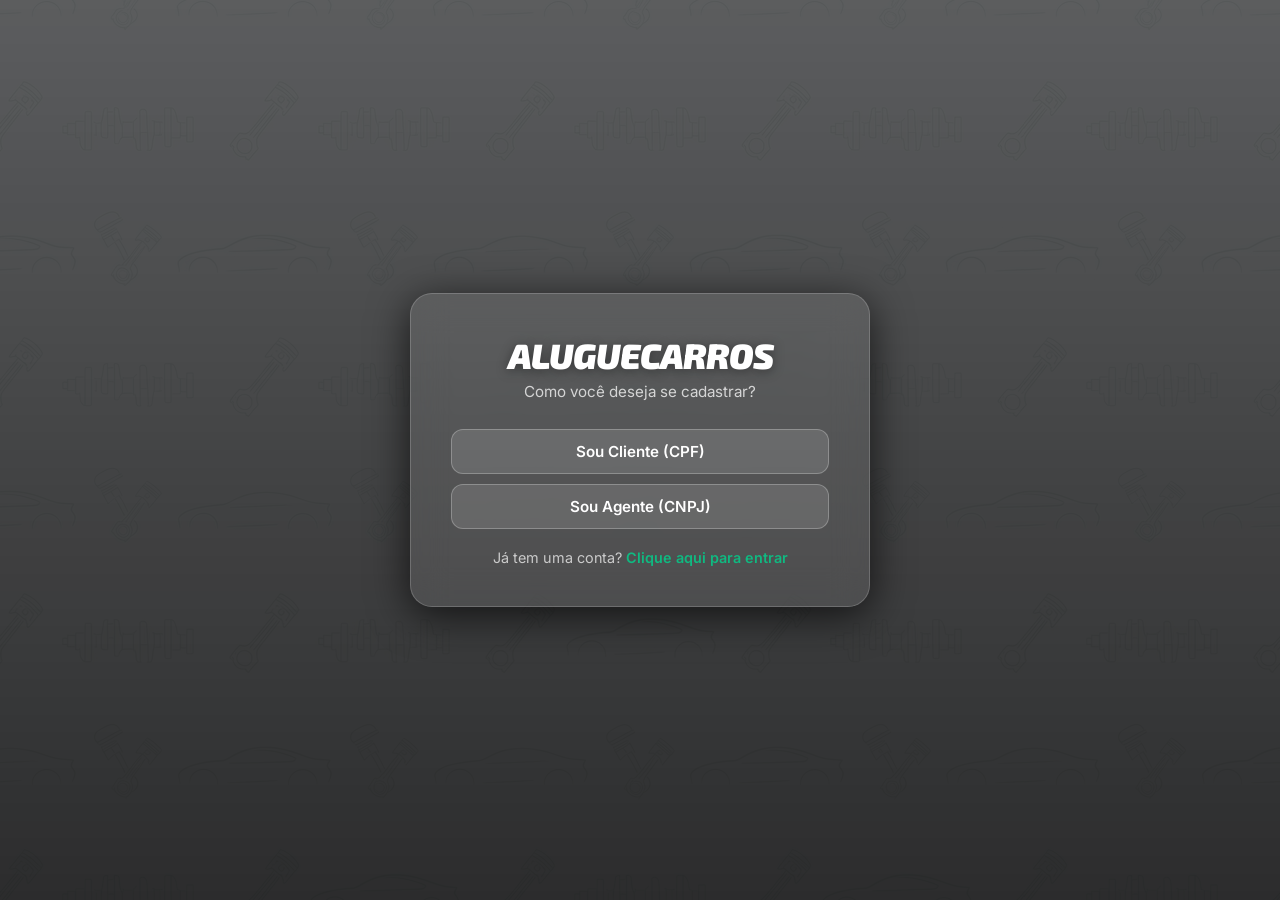
==== commit 9cef1b79: "[FIX] Back + Front + Add RendimentoController" ====
--- a/micronaut/src/main/resources/static/index.html
+++ b/micronaut/src/main/resources/static/index.html
@@ -4,39 +4,41 @@
 <head>
     <meta charset="UTF-8">
     <meta name="viewport" content="width=device-width, initial-scale=1.0">
-    <title>Aluguel de Carros - Dashboard</title>
+    <title>AlugueCarros — Sistema de Aluguel</title>
+    <meta name="description" content="Sistema de aluguel de carros com análise financeira por agentes parceiros.">
+    <link rel="preconnect" href="https://fonts.googleapis.com">
+    <link rel="preconnect" href="https://fonts.gstatic.com" crossorigin>
+    <link href="https://fonts.googleapis.com/css2?family=Inter:wght@400;500;600;700;800&family=Exo+2:ital,wght@1,900&display=swap" rel="stylesheet">
     <link rel="stylesheet" href="style.css">
 </head>
 
 <body>
-
     <div class="container">
 
-        <div class="auth-overlay ">
-
+        <!-- ===================== AUTH OVERLAY ===================== -->
+        <div class="auth-overlay" id="auth-overlay">
+
+            <!-- Tela 1: Seleção de perfil -->
             <div id="tela-selecao" class="card login-card">
                 <div class="login-card-header">
-                    <h1>Bem-vindo</h1>
+                    <h1>AlugueCarros</h1>
                     <p>Como você deseja se cadastrar?</p>
                 </div>
-
                 <div class="perfil-options">
-                    <button class="btn btn-secondary btn-full" onclick="mostrarCadastro('cliente')">
+                    <button class="btn btn-secondary btn-full" id="btn-sou-cliente" onclick="mostrarCadastro('cliente')">
                         Sou Cliente (CPF)
                     </button>
-                    <button class="btn btn-secondary btn-full" style="margin-top: 12px;"
-                        onclick="mostrarCadastro('agente')">
+                    <button class="btn btn-secondary btn-full" id="btn-sou-agente" onclick="mostrarCadastro('agente')">
                         Sou Agente (CNPJ)
                     </button>
                 </div>
-
-                <p style="text-align: center; margin-top: 20px; font-size: 0.9rem; color: var(--text-muted);">
-                    Já tem uma conta? <a href="#" onclick="mostrarApenasLogin()"
-                        style="color: var(--primary); font-weight: 600; text-decoration: none;">Clique aqui para
-                        entrar</a>
+                <p style="text-align: center; margin-top: 20px; font-size: 0.9rem; color: rgba(255,255,255,0.7);">
+                    Já tem uma conta? <a href="#" id="link-login" onclick="mostrarApenasLogin()"
+                        style="color: var(--primary); font-weight: 600; text-decoration: none;">Clique aqui para entrar</a>
                 </p>
             </div>
 
+            <!-- Tela 2: Cadastro / Login -->
             <div id="tela-login" class="card login-card hidden">
                 <div class="login-card-header">
                     <h1 id="titulo-cadastro">Cadastro</h1>
@@ -46,139 +48,393 @@
                 <div class="form-group row-2">
                     <div class="form-group">
                         <label for="regLogin">Login</label>
-                        <input type="text" id="regLogin" placeholder="Usuário">
+                        <input type="text" id="regLogin" placeholder="Usuário" autocomplete="username">
                     </div>
                     <div class="form-group">
                         <label for="regSenha">Senha</label>
-                        <input type="password" id="regSenha" placeholder="********">
-                    </div>
-                </div>
-
+                        <input type="password" id="regSenha" placeholder="********" autocomplete="current-password">
+                    </div>
+                </div>
+
+                <!-- Campos extras para cadastro -->
                 <div id="campos-extras-cadastro">
                     <div class="form-group">
                         <label for="regNome">Nome Completo</label>
                         <input type="text" id="regNome" placeholder="Ex: João Silva">
                     </div>
 
+                    <!-- CPF (cliente) -->
                     <div class="form-group" id="grupo-cpf">
                         <label for="regCpf">CPF</label>
-                        <input type="text" id="regCpf" placeholder="Apenas números">
-                    </div>
-
+                        <input type="text" id="regCpf" placeholder="Apenas números" maxlength="11">
+                    </div>
+
+                    <!-- CNPJ (agente) -->
                     <div class="form-group hidden" id="grupo-cnpj">
                         <label for="regCnpj">CNPJ</label>
-                        <input type="text" id="regCnpj" placeholder="Apenas números">
-                    </div>
-
-                    <div class="form-group">
-                        <label for="regRg">RG</label>
-                        <input type="text" id="regRg" placeholder="Apenas números">
-                    </div>
-
-                    <div class="form-group">
-                        <label for="regEndereco">Endereço</label>
-                        <input type="text" id="regEndereco" placeholder="Rua, Número, Bairro">
-                    </div>
-
-                    <div class="form-group">
-                        <label for="regProfissao">Profissão</label>
-                        <input type="text" id="regProfissao" placeholder="Ex: Engenheiro">
-                    </div>
-
+                        <input type="text" id="regCnpj" placeholder="Apenas números" maxlength="14">
+                    </div>
+
+                    <!-- Campos só para cliente -->
+                    <div id="campos-cliente-extra">
+                        <div class="form-group row-2">
+                            <div class="form-group">
+                                <label for="regRg">RG</label>
+                                <input type="text" id="regRg" placeholder="Apenas números">
+                            </div>
+                            <div class="form-group">
+                                <label for="regProfissao">Profissão</label>
+                                <input type="text" id="regProfissao" placeholder="Ex: Engenheiro">
+                            </div>
+                        </div>
+                        <div class="form-group">
+                            <label for="regEndereco">Endereço</label>
+                            <input type="text" id="regEndereco" placeholder="Rua, Número, Bairro">
+                        </div>
+                    </div>
                 </div>
 
                 <button id="btn-acao-principal" class="btn btn-primary btn-full" onclick="executarAcaoPrincipal()">Cadastrar e Acessar</button>
-
 
                 <button class="btn btn-secondary btn-full voltar" style="margin-top: 10px; border:none; background:none;"
                     onclick="location.reload()">Voltar</button>
-
             </div>
         </div>
+
+        <!-- ===================== TELA PRINCIPAL ===================== -->
         <div id="tela-principal" class="hidden">
 
             <header class="dashboard-header">
                 <div>
                     <h1>AlugueCarros</h1>
-                    <p>Olá, <strong id="userNameDisplay"></strong>!</p>
-                </div>
+                    <p>Olá, <strong id="userNameDisplay"></strong>
+                        <span id="badge-tipo-usuario" class="badge-tipo"></span>
+                    </p>
+                </div>
+                <nav class="dashboard-nav" id="dashboard-nav">
+                    <!-- Abas geradas pelo JS -->
+                </nav>
                 <div class="header-actions">
-                    <button class="btn btn-secondary" onclick="abrirPerfil()">Meu Perfil</button>
                     <button class="btn-logout" onclick="sairSistema()">Sair</button>
                 </div>
             </header>
 
-            <div id="dashboard-content" class="content">
-                <div class="card">
-                    <h2>Novo Pedido</h2>
-                    <div class="form-group">
-                        <label for="prazo">Prazo (meses)</label>
-                        <input type="number" id="prazo" placeholder="Digite o prazo em meses" min="1">
-                    </div>
-                    <div class="form-group">
-                        <label for="valor">Valor Previsto (R$)</label>
-                        <input type="number" id="valor" placeholder="Digite o valor" min="0" step="0.01">
-                    </div>
-                    <button class="btn btn-primary btn-full" onclick="criarPedido()">Criar Pedido</button>
-                </div>
-
-                <div class="card">
-                    <div class="card-header">
-                        <h2>Meus Pedidos</h2>
-                        <button class="btn btn-secondary btn-sm" onclick="listarPedidos()">Atualizar Lista</button>
-                    </div>
-                    <div id="lista"></div>
-                </div>
-            </div>
-
-            <div id="tela-perfil" class="hidden">
-                <div class="card card-profile">
-                    <div class="card-header">
-                        <h2>Meus Dados</h2>
-                        <button class="btn btn-secondary btn-sm" onclick="voltarDashboard()">Voltar</button>
-                    </div>
-
-                    <div class="form-group">
-                        <label for="editNome">Nome Completo</label>
-                        <input type="text" id="editNome">
-                    </div>
-
-                    <div class="form-group row-2">
-                        <div class="form-group">
-                            <label for="editCpf">CPF</label>
-                            <input type="text" id="editCpf">
-                        </div>
-                        <div class="form-group">
-                            <label for="editRg">RG</label>
-                            <input type="text" id="editRg">
-                        </div>
-                    </div>
-
-                    <div class="form-group">
-                        <label for="editEndereco">Endereço</label>
-                        <input type="text" id="editEndereco">
-                    </div>
-
-                    <div class="form-group">
-                        <label for="editProfissao">Profissão</label>
-                        <input type="text" id="editProfissao">
-                    </div>
-
-                    <div class="profile-actions">
-                        <button class="btn btn-primary action-save" onclick="salvarPerfil()">Salvar</button>
-                        <button class="btn btn-danger action-delete" onclick="excluirConta()">Excluir Minha
-                            Conta</button>
-                    </div>
-                </div>
-
-            </div>
-            <div class="estrada">
-               <img src="https://static.vecteezy.com/system/resources/thumbnails/039/213/331/small/side-view-gray-suv-car-free-png.png" class="carro-animado" alt="Carro Esportivo">
+            <!-- ===== CONTEÚDO: CLIENTE ===== -->
+            <div id="tela-cliente" class="hidden">
+
+                <!-- Aba: Pedidos -->
+                <div id="aba-cliente-pedidos" class="aba-content hidden">
+                    <div class="content">
+                        <div class="card">
+                            <h2>Novo Pedido</h2>
+                            <div class="form-group">
+                                <label for="prazo">Prazo (meses)</label>
+                                <input type="number" id="prazo" placeholder="Ex: 12" min="1" max="120">
+                            </div>
+                            <div class="form-group">
+                                <label for="valor">Valor Previsto (R$)</label>
+                                <input type="number" id="valor" placeholder="Ex: 25000.00" min="0" step="0.01">
+                            </div>
+                            <button class="btn btn-primary btn-full" id="btn-criar-pedido" onclick="criarPedido()">Criar Pedido</button>
+                        </div>
+
+                        <div class="card">
+                            <div class="card-header">
+                                <h2>Meus Pedidos</h2>
+                                <button class="btn btn-secondary btn-sm" onclick="listarPedidosCliente()">Atualizar</button>
+                            </div>
+                            <div id="lista-pedidos-cliente"></div>
+                        </div>
+                    </div>
+                </div>
+
+                <!-- Aba: Perfil -->
+                <div id="aba-cliente-perfil" class="aba-content hidden">
+                    <div class="card card-profile">
+                        <div class="card-header">
+                            <h2>Meus Dados</h2>
+                        </div>
+
+                        <div class="form-group">
+                            <label for="editNome">Nome Completo</label>
+                            <input type="text" id="editNome">
+                        </div>
+                        <div class="form-group row-2">
+                            <div class="form-group">
+                                <label for="editCpf">CPF</label>
+                                <input type="text" id="editCpf">
+                            </div>
+                            <div class="form-group">
+                                <label for="editRg">RG</label>
+                                <input type="text" id="editRg">
+                            </div>
+                        </div>
+                        <div class="form-group">
+                            <label for="editEndereco">Endereço</label>
+                            <input type="text" id="editEndereco">
+                        </div>
+                        <div class="form-group">
+                            <label for="editProfissao">Profissão</label>
+                            <input type="text" id="editProfissao">
+                        </div>
+
+                        <!-- Rendimentos -->
+                        <div class="rendimentos-section">
+                            <div class="rendimentos-header">
+                                <h3>Rendimentos <span class="text-muted" style="font-size:0.8rem; font-weight:400;">(máx. 3)</span></h3>
+                            </div>
+                            <div id="lista-rendimentos"></div>
+                            <div id="form-novo-rendimento" class="rendimento-novo-form hidden">
+                                <div class="form-group row-2" style="margin:0;">
+                                    <div class="form-group" style="margin:0;">
+                                        <label>Entidade Empregadora</label>
+                                        <input type="text" id="novoRendimentoEntidade" placeholder="Ex: Empresa XYZ">
+                                    </div>
+                                    <div class="form-group" style="margin:0;">
+                                        <label>Rendimento (R$)</label>
+                                        <input type="number" id="novoRendimentoValor" placeholder="Ex: 5000.00" step="0.01">
+                                    </div>
+                                </div>
+                                <div class="rendimento-novo-actions">
+                                    <button class="btn btn-secondary btn-sm" onclick="cancelarNovoRendimento()">Cancelar</button>
+                                    <button class="btn btn-primary btn-sm" onclick="confirmarNovoRendimento()">Salvar</button>
+                                </div>
+                            </div>
+                            <button id="btn-add-rendimento" class="btn btn-secondary btn-sm" style="margin-top:12px;" onclick="mostrarFormRendimento()">+ Adicionar Rendimento</button>
+                        </div>
+
+                        <div class="profile-actions">
+                            <button class="btn btn-primary action-save" onclick="salvarPerfil()">Salvar Dados</button>
+                            <button class="btn btn-danger action-delete" onclick="excluirConta()">Excluir Minha Conta</button>
+                        </div>
+                    </div>
+                </div>
+
+            </div>
+
+            <!-- ===== CONTEÚDO: AGENTE ===== -->
+            <div id="tela-agente" class="hidden">
+
+                <!-- Aba: Pedidos do Agente -->
+                <div id="aba-agente-pedidos" class="aba-content hidden">
+                    <div class="card">
+                        <div class="card-header">
+                            <h2>Pedidos para Análise</h2>
+                            <button class="btn btn-secondary btn-sm" onclick="listarPedidosAgente()">Atualizar</button>
+                        </div>
+                        <div id="lista-pedidos-agente"></div>
+                    </div>
+                </div>
+
+                <!-- Aba: Contratos -->
+                <div id="aba-agente-contratos" class="aba-content hidden">
+                    <div class="card">
+                        <div class="card-header">
+                            <h2>Pedidos Aprovados — Aguardando Contrato</h2>
+                            <button class="btn btn-secondary btn-sm" onclick="carregarContratos()">Atualizar</button>
+                        </div>
+                        <div id="lista-pedidos-aprovados"></div>
+                    </div>
+                    <div class="card" style="margin-top: 24px;">
+                        <div class="card-header">
+                            <h2>Contratos Criados</h2>
+                        </div>
+                        <div id="lista-contratos"></div>
+                    </div>
+                </div>
+
+                <!-- Aba: Automóveis -->
+                <div id="aba-agente-automoveis" class="aba-content hidden">
+                    <div class="card">
+                        <div class="card-header">
+                            <h2>Frota de Automóveis</h2>
+                            <button class="btn btn-primary btn-sm" onclick="abrirModalAutomovel()">Novo Automóvel</button>
+                        </div>
+                        <div id="lista-automoveis-agente"></div>
+                    </div>
+                </div>
+
+                <!-- Aba: Perfil do Agente -->
+                <div id="aba-agente-perfil" class="aba-content hidden">
+                    <div class="card card-profile">
+                        <div class="card-header">
+                            <h2>Dados do Agente</h2>
+                        </div>
+                        <div class="form-group">
+                            <label for="editAgenteNome">Nome / Razão Social</label>
+                            <input type="text" id="editAgenteNome">
+                        </div>
+                        <div class="form-group">
+                            <label for="editAgenteCnpj">CNPJ</label>
+                            <input type="text" id="editAgenteCnpj" readonly style="opacity:0.7;">
+                        </div>
+                        <div class="profile-actions">
+                            <button class="btn btn-primary action-save" onclick="salvarPerfilAgente()">Salvar Dados</button>
+                        </div>
+                    </div>
+                </div>
+
+            </div>
+
+            <!-- Animação da estrada -->
+            <div class="estrada" id="estrada-anim">
+               <img src="https://static.vecteezy.com/system/resources/thumbnails/039/213/331/small/side-view-gray-suv-car-free-png.png" class="carro-animado" alt="Carro animado">
             </div>
 
         </div>
     </div>
 
+    <!-- ===================== MODAL: EDITAR PEDIDO ===================== -->
+    <div id="modal-pedido" class="modal-overlay hidden">
+        <div class="modal-card">
+            <div class="modal-header">
+                <h3>Editar Pedido</h3>
+                <button class="modal-close" onclick="fecharModal('modal-pedido')">x</button>
+            </div>
+            <div class="modal-simple-body">
+                <div class="form-group">
+                    <label for="editPrazo">Prazo (meses)</label>
+                    <input type="number" id="editPrazo" min="1" max="120">
+                </div>
+                <div class="form-group">
+                    <label for="editValor">Valor Previsto (R$)</label>
+                    <input type="number" id="editValor" min="0" step="0.01">
+                </div>
+                <input type="hidden" id="editPedidoId">
+                <input type="hidden" id="editPedidoClienteId">
+                <input type="hidden" id="editPedidoStatus">
+            </div>
+            <div class="modal-actions">
+                <button class="btn btn-secondary" onclick="fecharModal('modal-pedido')">Cancelar</button>
+                <button class="btn btn-primary" onclick="salvarEdicaoPedido()">Salvar</button>
+            </div>
+        </div>
+    </div>
+
+    <!-- ===================== MODAL: AUTOMÓVEL ===================== -->
+    <div id="modal-automovel" class="modal-overlay hidden">
+        <div class="modal-card">
+            <div class="modal-header">
+                <h3>Novo Automóvel</h3>
+                <button class="modal-close" onclick="fecharModal('modal-automovel')">x</button>
+            </div>
+            <div class="modal-simple-body">
+                <div class="form-group row-2">
+                    <div class="form-group">
+                        <label for="autoMarca">Marca</label>
+                        <input type="text" id="autoMarca" placeholder="Ex: Toyota">
+                    </div>
+                    <div class="form-group">
+                        <label for="autoModelo">Modelo</label>
+                        <input type="text" id="autoModelo" placeholder="Ex: Corolla">
+                    </div>
+                </div>
+                <div class="form-group row-2">
+                    <div class="form-group">
+                        <label for="autoAno">Ano</label>
+                        <input type="number" id="autoAno" placeholder="Ex: 2022" min="1900" max="2030">
+                    </div>
+                    <div class="form-group">
+                        <label for="autoPlaca">Placa</label>
+                        <input type="text" id="autoPlaca" placeholder="ABC-1234" maxlength="8">
+                    </div>
+                </div>
+                <div class="form-group">
+                    <label for="autoMatricula">Matrícula</label>
+                    <input type="text" id="autoMatricula" placeholder="Número de matrícula">
+                </div>
+            </div>
+            <div class="modal-actions">
+                <button class="btn btn-secondary" onclick="fecharModal('modal-automovel')">Cancelar</button>
+                <button class="btn btn-primary" id="btn-salvar-automovel" onclick="salvarAutomovel()">Cadastrar</button>
+            </div>
+        </div>
+    </div>
+
+    <!-- ===================== MODAL: CRIAR CONTRATO ===================== -->
+    <div id="modal-contrato" class="modal-overlay hidden">
+        <div class="modal-card modal-card-lg">
+
+            <!-- Header fixo -->
+            <div class="modal-header">
+                <h3>Criar Contrato de Aluguel</h3>
+                <button class="modal-close" onclick="fecharModal('modal-contrato')">x</button>
+            </div>
+
+            <!-- Corpo com scroll interno -->
+            <div class="modal-body">
+
+                <!-- DADOS DO CONTRATANTE -->
+                <div class="contratante-section">
+                    <div class="contratante-header-label">Dados do Contratante</div>
+                    <div id="contratante-info">
+                        <div class="loading">Carregando dados...</div>
+                    </div>
+                </div>
+
+                <div class="modal-divider"></div>
+
+                <!-- TIPO DE CONTRATO -->
+                <div class="form-group">
+                    <label for="contratoTipo">Tipo de Contrato (Registro de Propriedade do Veículo)</label>
+                    <select id="contratoTipo" onchange="toggleCreditoFields()">
+                        <option value="CLIENTE">Propriedade do Cliente (contratante)</option>
+                        <option value="EMPRESA">Propriedade da Empresa (agente)</option>
+                        <option value="BANCO">Propriedade do Banco + Contrato de Crédito</option>
+                    </select>
+                </div>
+
+                <!-- DATAS -->
+                <div class="form-group row-2">
+                    <div class="form-group">
+                        <label for="contratoDataInicio">Data de Início</label>
+                        <input type="date" id="contratoDataInicio">
+                    </div>
+                    <div class="form-group">
+                        <label for="contratoDataFim">Data de Fim</label>
+                        <input type="date" id="contratoDataFim">
+                    </div>
+                </div>
+
+                <!-- AUTOMÓVEIS -->
+                <div class="form-group">
+                    <label>Automóveis do Contrato</label>
+                    <div id="contrato-veiculos-lista" class="veiculos-check-lista"></div>
+                </div>
+
+                <!-- CONTRATO DE CRÉDITO (somente tipo BANCO) -->
+                <div id="campos-credito" class="hidden">
+                    <div class="secao-credito">
+                        <p class="secao-credito-titulo">Contrato de Crédito (Banco concedente)</p>
+                        <div class="form-group row-2">
+                            <div class="form-group">
+                                <label for="creditoValor">Valor do Crédito (R$)</label>
+                                <input type="number" id="creditoValor" step="0.01" placeholder="Ex: 50000.00">
+                            </div>
+                            <div class="form-group">
+                                <label for="creditoTaxa">Taxa de Juros (% a.m.)</label>
+                                <input type="number" id="creditoTaxa" step="0.01" placeholder="Ex: 1.5">
+                            </div>
+                        </div>
+                    </div>
+                </div>
+
+                <input type="hidden" id="contratoPedidoId">
+
+            </div><!-- /modal-body -->
+
+            <!-- Footer fixo com botões -->
+            <div class="modal-actions">
+                <button class="btn btn-secondary" onclick="fecharModal('modal-contrato')">Cancelar</button>
+                <button class="btn btn-primary" id="btn-salvar-contrato" onclick="salvarContrato()">Criar Contrato</button>
+            </div>
+
+        </div>
+    </div>
+
+    <!-- ===================== TOAST ===================== -->
+    <div id="toast" class="toast hidden"></div>
+
     <script src="script.js"></script>
 </body>
 
--- a/micronaut/src/main/resources/static/style.css
+++ b/micronaut/src/main/resources/static/style.css
@@ -1,3 +1,4 @@
+/* ===================== VARIÁVEIS ===================== */
 :root {
     --primary: #10b981;
     --primary-hover: #059669;
@@ -8,11 +9,10 @@
     --danger-hover: #dc2626;
     --danger-bg: #fef2f2;
 
-    --bg-body: #f1f5f9; 
-    --bg-gradient-end: #e5e7eb;
-    --card-bg: rgba(255, 255, 255, 0.95); /* Leve transparência para integrar com o fundo */
+    --bg-body: #f1f5f9;
+    --card-bg: rgba(255, 255, 255, 0.95);
     --text-main: #1f2937;
-    --text-muted: #6b7280; /* Restaurado: de #aeacac para original */
+    --text-muted: #6b7280;
     --border-color: #e5e7eb;
     --input-bg: #f9fafb;
 
@@ -23,32 +23,26 @@
     --transition: all 0.2s ease;
 }
 
-* {
-    margin: 0;
-    padding: 0;
-    box-sizing: border-box;
-}
+* { margin: 0; padding: 0; box-sizing: border-box; }
 
 body {
-    font-family: -apple-system, BlinkMacSystemFont, 'Inter', 'Segoe UI', sans-serif;
+    font-family: 'Inter', -apple-system, BlinkMacSystemFont, 'Segoe UI', sans-serif;
     background: var(--bg-body);
     color: var(--text-main);
     min-height: 100vh;
     padding: 20px;
+    padding-bottom: 110px; /* espaço reservado para a estrada + carrinho */
     display: flex;
     position: relative;
-}
-
-/* Pseudo-elemento para o padrão de fundo com opacidade controlável */
+    flex-direction: column;
+}
+
 body::before {
     content: "";
-    position: fixed;
-    top: 0;
-    left: 0;
-    width: 100%;
-    height: 100%;
+    position: fixed; top: 0; left: 0;
+    width: 100%; height: 100%;
     background: url('bg-pattern.png') repeat;
-    opacity: 0.08; /* Torna o verde muito mais claro/suave */
+    opacity: 0.08;
     z-index: -1;
     pointer-events: none;
 }
@@ -60,59 +54,35 @@
     flex: 1;
 }
 
-.hidden {
-    display: none !important;
-}
-
-@keyframes fadeIn {
-    from {
-        opacity: 0;
-    }
-
-    to {
-        opacity: 1;
-    }
-}
-
-@keyframes slideUp {
-    from {
-        opacity: 0;
-        transform: translateY(20px);
-    }
-
-    to {
-        opacity: 1;
-        transform: translateY(0);
-    }
-}
-
-#tela-principal {
-    animation: fadeIn 0.4s ease-out;
-}
-
+.hidden { display: none !important; }
+
+/* ===================== ANIMAÇÕES ===================== */
+@keyframes fadeIn { from { opacity: 0; } to { opacity: 1; } }
+@keyframes slideUp { from { opacity: 0; transform: translateY(20px); } to { opacity: 1; transform: translateY(0); } }
+@keyframes dirigir { from { left: -160px; } to { left: 100%; } }
+@keyframes toastIn { from { opacity: 0; transform: translateY(20px); } to { opacity: 1; transform: translateY(0); } }
+
+#tela-principal { animation: fadeIn 0.4s ease-out; }
+
+/* ===================== CARD ===================== */
 .card {
     background: var(--card-bg);
     border-radius: var(--radius-lg);
     padding: 32px;
     box-shadow: var(--shadow-sm);
-    border: 1px solid var(--border-color); /* Modificado: de transparência para cor fixa */
-    transition: var(--transition);
-}
-
-.card:hover {
-    box-shadow: var(--shadow-lg);
-}
+    border: 1px solid var(--border-color);
+    transition: var(--transition);
+}
+
+.card:hover { box-shadow: var(--shadow-lg); }
 
 .card h2 {
-    font-size: 1.35rem;
-    color: var(--text-main); /* Restaurado cinza escuro */
+    font-size: 1.25rem;
+    color: var(--text-main);
     margin-bottom: 24px;
     font-weight: 700;
-    letter-spacing: -0.5px;
-}
-
-/* ... Mantendo o restante original do style.css ... */
-/* Vou ter que escrever ele todo para garantir a reversão completa */
+    letter-spacing: -0.3px;
+}
 
 .card-header {
     display: flex;
@@ -123,10 +93,9 @@
     border-bottom: 1px solid var(--border-color);
 }
 
-.card-header h2 {
-    margin: 0;
-}
-
+.card-header h2 { margin: 0; }
+
+/* ===================== BOTÕES ===================== */
 .btn {
     padding: 12px 24px;
     border: 1px solid transparent;
@@ -142,29 +111,11 @@
     font-family: inherit;
 }
 
-.btn:hover:not(:disabled) {
-    transform: translateY(-2px) scale(1.02);
-    box-shadow: var(--shadow-lg);
-}
-
-.btn:active {
-    transform: translateY(0) scale(0.98);
-}
-
-.btn:disabled {
-    opacity: 0.6;
-    cursor: not-allowed;
-    transform: none !important;
-}
-
-.btn-full {
-    width: 100%;
-}
-
-.btn-sm {
-    padding: 8px 16px;
-    font-size: 0.85rem;
-}
+.btn:hover:not(:disabled) { transform: translateY(-2px); box-shadow: var(--shadow-lg); }
+.btn:active { transform: translateY(0) scale(0.98); }
+.btn:disabled { opacity: 0.6; cursor: not-allowed; transform: none !important; }
+.btn-full { width: 100%; }
+.btn-sm { padding: 7px 14px; font-size: 0.82rem; }
 
 .btn-primary {
     background: linear-gradient(135deg, var(--primary) 0%, var(--primary-hover) 100%);
@@ -172,35 +123,21 @@
     box-shadow: 0 4px 12px rgba(16, 185, 129, 0.3);
     border: none;
 }
-
-.btn-primary:hover:not(:disabled) {
-    box-shadow: 0 6px 16px rgba(16, 185, 129, 0.3);
-    transform: translateY(-1px);
-}
+.btn-primary:hover:not(:disabled) { box-shadow: 0 6px 16px rgba(16, 185, 129, 0.4); }
 
 .btn-secondary {
     background-color: var(--secondary-bg);
     color: var(--text-main);
     border-color: var(--border-color);
 }
-
-.btn-secondary:hover:not(:disabled) {
-    background-color: #e5e7eb;
-    border-color: #d1d5db;
-}
+.btn-secondary:hover:not(:disabled) { background-color: #e5e7eb; border-color: #d1d5db; }
 
 .btn-danger {
     background-color: var(--danger-bg);
     color: var(--danger);
     border-color: #fecaca;
 }
-
-.btn-danger:hover:not(:disabled) {
-    background-color: #fee2e2;
-    border-color: #f87171;
-    transform: translateY(-1px);
-    box-shadow: 0 4px 12px rgba(239, 68, 68, 0.1);
-}
+.btn-danger:hover:not(:disabled) { background-color: #fee2e2; border-color: #f87171; }
 
 .btn-logout {
     background: none;
@@ -209,120 +146,15 @@
     font-weight: 600;
     font-size: 0.95rem;
     cursor: pointer;
-    padding: 8px;
+    padding: 8px 14px;
     transition: var(--transition);
     border-radius: 8px;
-}
-
-.btn-logout:hover {
-    background-color: #fff1f2;
-}
-
-.dashboard-header {
-    display: flex;
-    justify-content: space-between;
-    align-items: center;
-    background: rgba(255, 255, 255, 0.95);
-    backdrop-filter: blur(5px);
-    -webkit-backdrop-filter: blur(5px);
-    padding: 20px 32px;
-    border-radius: var(--radius-lg);
-    box-shadow: var(--shadow-sm);
-    margin-bottom: 32px;
-    border: 1px solid var(--border-color);
-}
-
-
-.dashboard-header h1 {
-    font-family: 'Exo 2', sans-serif;
-    font-weight: 900;
-    font-style: italic;
-    font-size: 1.6rem;
-    text-transform: uppercase;
-    color: var(--text-main);
-    letter-spacing: -1px;
-}
-
-.dashboard-header p {
-    font-size: 0.95rem;
-    color: var(--text-muted);
-}
-
-.header-actions {
-    display: flex;
-    align-items: center;
-    gap: 16px;
-}
-
-.content {
-    display: grid;
-    grid-template-columns: 320px 1fr;
-    gap: 30px;
-    align-items: start;
-}
-
-.estrada {
-    position: absolute;
-    bottom: 0;
-    left: 0;
-    width: 100%;
-    height: 100px;
-    overflow: hidden;
-    z-index: 1;
-    pointer-events: none;
-    border-top: 1px dashed rgba(16, 185, 129, 0.2);
-}
-
-.carro-animado {
-    height: 60px;
-    position: absolute;
-    bottom: 10px;
-    left: -100px;
-    animation: dirigir 11s linear infinite;
-    filter: drop-shadow(0 0 5px var(--primary));
-    object-fit: contain;
-}
-
-@keyframes dirigir {
-    from {
-        left: -100px;
-    }
-
-    to {
-        left: 100%;
-    }
-}
-
-@media (max-width: 860px) {
-    .content {
-        grid-template-columns: 1fr;
-    }
-    .estrada {
-        display: none !important;
-    }
-}
-
-@media (max-width: 600px) {
-    body {
-        padding: 10px;
-    }
-    .container {
-        padding: 10px;
-    }
-    .card {
-        padding: 20px;
-    }
-    .dashboard-header {
-        padding: 16px 20px;
-        flex-direction: column;
-        align-items: flex-start;
-        gap: 16px;
-    }
-}
-
-.form-group {
-    margin-bottom: 18px;
-}
+    font-family: inherit;
+}
+.btn-logout:hover { background-color: #fff1f2; }
+
+/* ===================== FORMULÁRIO ===================== */
+.form-group { margin-bottom: 18px; }
 
 .form-group.row-2 {
     display: grid;
@@ -332,7 +164,7 @@
 
 label {
     display: block;
-    font-size: 0.8rem;
+    font-size: 0.78rem;
     font-weight: 600;
     color: var(--text-muted);
     margin-bottom: 6px;
@@ -340,7 +172,7 @@
     letter-spacing: 0.5px;
 }
 
-input {
+input, select {
     width: 100%;
     padding: 12px 16px;
     background-color: var(--input-bg);
@@ -352,34 +184,55 @@
     font-family: inherit;
 }
 
-input:focus {
+input:focus, select:focus {
     outline: none;
     background-color: #fff;
     border-color: var(--primary);
-    box-shadow: 0 0 15px rgba(16, 185, 129, 0.2);
-}
-
+    box-shadow: 0 0 15px rgba(16, 185, 129, 0.15);
+}
+
+/* ===================== AUTH ===================== */
+.auth-overlay {
+    background: linear-gradient(rgba(0, 0, 0, 0.62), rgba(0, 0, 0, 0.82)),
+        url('https://images.unsplash.com/photo-1555215695-3004980ad54e?auto=format&fit=crop&w=1920&q=80') no-repeat center center fixed;
+    background-size: cover;
+    position: fixed; top: 0; left: 0;
+    width: 100vw; height: 100vh;
+    z-index: 9999;
+    display: flex;
+    justify-content: center;
+    align-items: center;
+    overflow-y: auto;
+    padding: 40px 20px;
+}
 
 .login-card {
-    background: rgba(255, 255, 255, 0.1);
-    backdrop-filter: blur(15px);
-    -webkit-backdrop-filter: blur(15px);
-    border: 1px solid rgba(255, 255, 255, 0.2);
-    box-shadow: 0 8px 32px 0 rgba(0, 0, 0, 0.8);
+    background: rgba(255, 255, 255, 0.09);
+    backdrop-filter: blur(18px);
+    -webkit-backdrop-filter: blur(18px);
+    border: 1px solid rgba(255, 255, 255, 0.18);
+    box-shadow: 0 8px 40px 0 rgba(0, 0, 0, 0.7);
     padding: 40px;
     width: 100%;
-    max-width: 420px;
-    border-radius: 20px;
+    max-width: 460px;
+    border-radius: 22px;
     color: white;
-    margin: auto;
-    flex-shrink: 0;
     animation: slideUp 0.5s ease-out;
 }
 
-.login-card-header {
-    text-align: center;
-    margin-bottom: 32px;
-}
+.login-card .form-group { margin-bottom: 16px; }
+
+.login-card label { color: rgba(255,255,255,0.7); }
+
+.login-card input {
+    background: rgba(255,255,255,0.1);
+    border: 1.5px solid rgba(255,255,255,0.2);
+    color: white;
+}
+.login-card input::placeholder { color: rgba(255,255,255,0.45); }
+.login-card input:focus { background: rgba(255,255,255,0.16); border-color: var(--primary); }
+
+.login-card-header { text-align: center; margin-bottom: 28px; }
 
 .login-card-header h1 {
     font-family: 'Exo 2', sans-serif;
@@ -387,150 +240,616 @@
     font-style: italic;
     font-size: 2.2rem;
     text-transform: uppercase;
-    color: white; /* Modificado: Garantir branco no login */
-    text-shadow: 2px 2px 4px rgba(0, 0, 0, 0.5);
+    color: white;
+    text-shadow: 0 2px 12px rgba(0,0,0,0.4);
     margin-bottom: 6px;
-}
-
-.login-card-header p {
-    color: #e5e7eb;
-    font-family: 'Inter', sans-serif;
-    opacity: 0.8;
-    margin-bottom: 30px;
-}
-
-
-.auth-overlay {
-    background: linear-gradient(rgba(0, 0, 0, 0.6), rgba(0, 0, 0, 0.8)),
-        url('https://images.unsplash.com/photo-1555215695-3004980ad54e?auto=format&fit=crop&w=1920&q=80') no-repeat center center fixed;
-    background-size: cover;
-    position: fixed;
-    top: 0;
-    left: 0;
-    width: 100vw;
-    height: 100vh;
-    z-index: 9999;
-
-    display: flex;
-    justify-content: center;
-    align-items: stretch;
-    overflow-y: auto;
-    padding: 40px 20px;
-}
-
-.auth-overlay .voltar {
-    color: #ffffff !important;
-}
-
-.card-profile {
-    max-width: 650px;
-    margin: 0 auto;
-    animation: fadeIn 0.3s ease-out;
-}
-
-.profile-actions {
-    display: flex;
+    letter-spacing: -1px;
+}
+
+.login-card-header p { color: rgba(255,255,255,0.75); font-size: 0.95rem; }
+
+.perfil-options { display: flex; flex-direction: column; gap: 10px; }
+.perfil-icon { font-size: 1.1rem; }
+
+.auth-overlay .btn-secondary {
+    background: rgba(255,255,255,0.12);
+    color: white;
+    border-color: rgba(255,255,255,0.25);
+}
+.auth-overlay .btn-secondary:hover:not(:disabled) { background: rgba(255,255,255,0.2); }
+
+.auth-overlay .voltar { color: rgba(255,255,255,0.7) !important; font-size: 0.9rem; }
+
+/* ===================== DASHBOARD HEADER ===================== */
+.dashboard-header {
+    display: flex;
+    justify-content: space-between;
+    align-items: center;
+    background: rgba(255, 255, 255, 0.95);
+    backdrop-filter: blur(6px);
+    -webkit-backdrop-filter: blur(6px);
+    padding: 18px 32px;
+    border-radius: var(--radius-lg);
+    box-shadow: var(--shadow-sm);
+    margin-bottom: 28px;
+    border: 1px solid var(--border-color);
     gap: 16px;
-    margin-top: 32px;
-    padding-top: 24px;
-    border-top: 1px solid var(--border-color);
-}
-
-.profile-actions .action-save {
-    flex: 1;
-}
-
-.profile-actions .action-delete {
-    flex: 2;
-    white-space: nowrap;
-}
-
-#lista {
-    display: flex;
-    flex-direction: column;
-    gap: 16px;
-}
-
-.order-card {
-    background: #fff;
-    border: 1px solid var(--border-color);
-    border-radius: 16px;
-    padding: 20px;
-    transition: var(--transition);
-    animation: fadeIn 0.3s ease-out;
-}
-
-.order-card:hover {
-    border-color: var(--primary);
-    box-shadow: var(--shadow-sm);
-    transform: translateX(2px);
-}
-
-.order-header {
-    display: flex;
-    align-items: center;
-    justify-content: space-between;
-    margin-bottom: 16px;
-}
-
-.order-id {
-    font-weight: 800;
+    flex-wrap: wrap;
+}
+
+.dashboard-header h1 {
+    font-family: 'Exo 2', sans-serif;
+    font-weight: 900;
+    font-style: italic;
+    font-size: 1.5rem;
+    text-transform: uppercase;
     color: var(--text-main);
-    font-size: 1.05rem;
-}
-
-.status-badge {
-    padding: 5px 12px;
+    letter-spacing: -0.8px;
+}
+
+.dashboard-header p { font-size: 0.88rem; color: var(--text-muted); margin-top: 2px; }
+
+.header-actions { display: flex; align-items: center; gap: 12px; }
+
+/* Badge Tipo */
+.badge-tipo {
+    display: inline-block;
+    padding: 2px 10px;
     border-radius: 20px;
-    font-size: 0.75rem;
+    font-size: 0.72rem;
     font-weight: 700;
     text-transform: uppercase;
     letter-spacing: 0.5px;
-}
-
-.status-concluido {
-    background: #dcfce7;
-    color: #166534;
-}
-
-.status-pendente {
-    background: #fef3c7;
-    color: #92400e;
-}
-
-.status-cancelado {
-    background: #fee2e2;
-    color: #991b1b;
-}
-
-.status-ativo {
-    background: #dbeafe;
-    color: #1e40af;
-}
+    margin-left: 6px;
+    vertical-align: middle;
+}
+.badge-cliente { background: #dcfce7; color: #166534; }
+.badge-agente  { background: #dbeafe; color: #1e40af; }
+
+/* ===================== NAVEGAÇÃO ===================== */
+.dashboard-nav {
+    display: flex;
+    gap: 6px;
+    flex-wrap: wrap;
+}
+
+.nav-tab {
+    padding: 8px 18px;
+    border: 1.5px solid var(--border-color);
+    border-radius: 50px;
+    font-size: 0.88rem;
+    font-weight: 600;
+    cursor: pointer;
+    background: transparent;
+    color: var(--text-muted);
+    transition: var(--transition);
+    font-family: inherit;
+}
+
+.nav-tab:hover { background: var(--secondary-bg); color: var(--text-main); }
+
+.nav-tab.active {
+    background: linear-gradient(135deg, var(--primary), var(--primary-hover));
+    color: white;
+    border-color: transparent;
+    box-shadow: 0 4px 12px rgba(16, 185, 129, 0.3);
+}
+
+/* ===================== CONTEÚDO: GRID ===================== */
+.content {
+    display: grid;
+    grid-template-columns: 320px 1fr;
+    gap: 28px;
+    align-items: start;
+}
+
+.aba-content { animation: fadeIn 0.3s ease-out; }
+
+/* ===================== PEDIDOS ===================== */
+.order-card {
+    background: #fff;
+    border: 1.5px solid var(--border-color);
+    border-radius: 16px;
+    padding: 20px;
+    transition: var(--transition);
+    animation: fadeIn 0.3s ease-out;
+    margin-bottom: 14px;
+}
+
+.order-card:hover { border-color: var(--primary); box-shadow: var(--shadow-sm); transform: translateX(3px); }
+
+.order-header {
+    display: flex;
+    align-items: center;
+    justify-content: space-between;
+    margin-bottom: 14px;
+    flex-wrap: wrap;
+    gap: 8px;
+}
+
+.order-id { font-weight: 800; color: var(--text-main); font-size: 1rem; }
+
+.status-badge {
+    padding: 4px 12px;
+    border-radius: 20px;
+    font-size: 0.72rem;
+    font-weight: 700;
+    text-transform: uppercase;
+    letter-spacing: 0.6px;
+}
+.status-concluido { background: #dcfce7; color: #166534; }
+.status-pendente  { background: #fef3c7; color: #92400e; }
+.status-cancelado { background: #fee2e2; color: #991b1b; }
 
 .order-grid {
     display: grid;
-    grid-template-columns: repeat(auto-fit, minmax(120px, 1fr));
+    grid-template-columns: repeat(auto-fit, minmax(110px, 1fr));
+    gap: 14px;
+    padding: 14px 0;
+    border-top: 1px dashed var(--border-color);
+}
+
+.order-field { display: flex; flex-direction: column; gap: 3px; }
+.field-label { font-size: 0.68rem; font-weight: 700; color: var(--text-muted); text-transform: uppercase; letter-spacing: 0.4px; }
+.field-value { font-size: 0.95rem; font-weight: 700; color: var(--text-main); }
+
+.order-actions {
+    display: flex;
+    gap: 8px;
+    flex-wrap: wrap;
+    margin-top: 14px;
+    padding-top: 14px;
+    border-top: 1px solid var(--border-color);
+}
+
+/* ===================== AUTOMÓVEIS ===================== */
+.automoveis-grid {
+    display: grid;
+    grid-template-columns: repeat(auto-fill, minmax(260px, 1fr));
     gap: 16px;
-    padding-top: 16px;
-    border-top: 1px dashed var(--border-color);
-}
-
-.order-field {
+    margin-top: 4px;
+}
+
+.automovel-card {
+    background: var(--secondary-bg);
+    border: 1.5px solid var(--border-color);
+    border-radius: 14px;
+    padding: 18px;
+    display: flex;
+    align-items: center;
+    gap: 14px;
+    transition: var(--transition);
+    animation: fadeIn 0.3s ease-out;
+}
+.automovel-card:hover { border-color: var(--primary); box-shadow: var(--shadow-sm); }
+
+/* sem emoji icon */
+
+.automovel-info { flex: 1; min-width: 0; }
+.automovel-nome { font-weight: 700; font-size: 1rem; color: var(--text-main); }
+.automovel-detalhes { display: flex; gap: 8px; align-items: center; flex-wrap: wrap; margin-top: 4px; font-size: 0.82rem; color: var(--text-muted); }
+
+.placa-badge {
+    background: var(--text-main);
+    color: white;
+    padding: 2px 8px;
+    border-radius: 6px;
+    font-size: 0.78rem;
+    font-weight: 700;
+    letter-spacing: 0.5px;
+    font-family: monospace;
+}
+
+/* Label cliente dentro do card de pedido (visão agente) */
+.order-cliente-label {
+    font-weight: 400;
+    font-size: 0.82rem;
+    color: var(--text-muted);
+    margin-left: 6px;
+}
+
+/* ===================== SEÇÃO CONTRATANTE (modal contrato) ===================== */
+.contratante-section {
+    background: #f0fdf4;
+    border: 1.5px solid #bbf7d0;
+    border-radius: var(--radius-md);
+    padding: 12px 14px;
+    margin-bottom: 0;
+}
+
+.contratante-header-label {
+    font-size: 0.72rem;
+    font-weight: 700;
+    text-transform: uppercase;
+    letter-spacing: 0.6px;
+    color: #166534;
+    margin-bottom: 10px;
+}
+
+.contratante-grid {
+    display: grid;
+    grid-template-columns: 1fr 1fr;
+    gap: 8px 14px;
+    margin-bottom: 10px;
+}
+
+.contratante-field { display: flex; flex-direction: column; gap: 2px; }
+.contratante-field .field-label { font-size: 0.66rem; }
+.contratante-field .field-value { font-size: 0.88rem; }
+.contratante-field-full { grid-column: 1 / -1; }
+
+.contratante-rendimentos {
+    border-top: 1px solid #bbf7d0;
+    padding-top: 8px;
+    margin-top: 2px;
+    display: flex;
+    flex-direction: column;
+    gap: 5px;
+}
+
+.rendimento-item {
+    display: flex;
+    justify-content: space-between;
+    align-items: center;
+    font-size: 0.82rem;
+    background: #fff;
+    border: 1px solid #bbf7d0;
+    border-radius: 7px;
+    padding: 5px 9px;
+}
+
+.modal-divider {
+    height: 1px;
+    background: var(--border-color);
+    margin: 10px 0;
+}
+
+/* ===================== RENDIMENTOS ===================== */
+.rendimento-card {
+    background: #fff;
+    border: 1.5px solid var(--border-color);
+    border-radius: var(--radius-md);
+    padding: 14px 16px;
+    margin-bottom: 10px;
+    display: flex;
+    align-items: center;
+    justify-content: space-between;
+    gap: 12px;
+    animation: fadeIn 0.3s ease-out;
+}
+
+.rendimento-dados { flex: 1; }
+.rendimento-entidade { font-weight: 700; font-size: 0.95rem; color: var(--text-main); }
+.rendimento-valor { font-size: 0.88rem; color: var(--primary); font-weight: 600; margin-top: 2px; }
+
+.rendimento-novo-form {
+    background: var(--secondary-bg);
+    border: 1.5px dashed var(--border-color);
+    border-radius: var(--radius-md);
+    padding: 16px;
+    margin-bottom: 10px;
+    animation: fadeIn 0.2s ease-out;
+}
+
+.rendimento-novo-actions {
+    display: flex;
+    gap: 8px;
+    justify-content: flex-end;
+    margin-top: 12px;
+}
+
+/* ===================== CONTRATOS ===================== */
+.secao-credito {
+    background: #eff6ff;
+    border: 1.5px solid #bfdbfe;
+    border-radius: var(--radius-md);
+    padding: 16px;
+    margin-bottom: 16px;
+}
+.secao-credito-titulo {
+    font-weight: 700;
+    font-size: 0.88rem;
+    color: #1e40af;
+    margin-bottom: 12px;
+    text-transform: uppercase;
+    letter-spacing: 0.5px;
+}
+
+/* ===================== CHECKBOXES DE VEÍCULOS ===================== */
+.veiculos-check-lista {
+    display: flex;
+    flex-direction: column;
+    gap: 8px;
+    max-height: 180px;
+    overflow-y: auto;
+    padding: 12px;
+    background: var(--secondary-bg);
+    border-radius: var(--radius-md);
+    border: 1.5px solid var(--border-color);
+}
+
+.checkbox-label {
+    display: flex;
+    align-items: center;
+    gap: 10px;
+    font-size: 0.9rem;
+    color: var(--text-main);
+    font-weight: 500;
+    cursor: pointer;
+    padding: 6px 8px;
+    border-radius: 8px;
+    transition: var(--transition);
+}
+.checkbox-label:hover { background: #e5e7eb; }
+.checkbox-label input[type='checkbox'] {
+    width: 16px;
+    height: 16px;
+    flex-shrink: 0;
+    accent-color: var(--primary);
+    cursor: pointer;
+}
+
+.text-muted-sm { font-size: 0.85rem; color: var(--text-muted); margin: 8px 0; }
+
+/* Modal largo para contrato */
+.modal-card-lg { max-width: 660px; }
+
+/* Status ATIVO (contratos) */
+.status-ativo { background: #dbeafe; color: #1e40af; }
+
+/* Select dentro de formulário */
+select {
+    width: 100%;
+    padding: 11px 14px;
+    background-color: var(--input-bg);
+    border: 2px solid transparent;
+    border-radius: var(--radius-md);
+    font-size: 0.92rem;
+    color: var(--text-main);
+    transition: var(--transition);
+    font-family: inherit;
+    cursor: pointer;
+    appearance: auto;
+}
+select:focus {
+    outline: none;
+    background-color: #fff;
+    border-color: var(--primary);
+    box-shadow: 0 0 15px rgba(16, 185, 129, 0.15);
+}
+
+/* Checkboxes de veículos — altura menor no modal */
+.veiculos-check-lista {
+    display: flex;
+    flex-direction: column;
+    gap: 6px;
+    max-height: 130px;
+    overflow-y: auto;
+    padding: 10px;
+    background: var(--secondary-bg);
+    border-radius: var(--radius-md);
+    border: 1.5px solid var(--border-color);
+}
+
+
+/* ===================== PERFIL ===================== */
+.card-profile { max-width: 680px; margin: 0 auto; animation: fadeIn 0.3s ease-out; }
+
+.profile-actions {
+    display: flex;
+    gap: 14px;
+    margin-top: 28px;
+    padding-top: 22px;
+    border-top: 1px solid var(--border-color);
+}
+.profile-actions .action-save  { flex: 1; }
+.profile-actions .action-delete { flex: 1; white-space: nowrap; }
+
+/* Rendimentos */
+.rendimentos-section {
+    background: var(--secondary-bg);
+    border-radius: var(--radius-md);
+    padding: 20px;
+    margin: 24px 0 0;
+}
+
+.rendimentos-header {
+    display: flex;
+    align-items: center;
+    justify-content: space-between;
+    margin-bottom: 16px;
+}
+.rendimentos-header h3 { font-size: 1rem; font-weight: 700; color: var(--text-main); }
+
+.rendimento-card {
+    background: #fff;
+    border: 1.5px solid var(--border-color);
+    border-radius: var(--radius-md);
+    padding: 16px;
+    margin-bottom: 12px;
+    display: flex;
+    align-items: flex-start;
+    gap: 12px;
+    animation: fadeIn 0.3s ease-out;
+}
+
+/* ===================== MODAL ===================== */
+.modal-overlay {
+    position: fixed; top: 0; left: 0;
+    width: 100vw; height: 100vh;
+    background: rgba(0, 0, 0, 0.5);
+    backdrop-filter: blur(4px);
+    z-index: 5000;
+    display: flex;
+    align-items: flex-start;
+    justify-content: center;
+    padding: 28px 16px;
+    animation: fadeIn 0.2s ease-out;
+    overflow-y: auto;
+}
+
+.modal-card {
+    background: #fff;
+    border-radius: var(--radius-lg);
+    width: 100%;
+    max-width: 500px;
+    box-shadow: 0 25px 50px -12px rgba(0,0,0,0.4);
+    animation: slideUp 0.3s ease-out;
+    display: flex;
+    flex-direction: column;
+    max-height: calc(100vh - 56px);
+    overflow: hidden;
+    align-self: flex-start;
+}
+
+/* Modais simples: wrapper com padding */
+.modal-simple-body {
+    padding: 24px 28px;
+    display: flex;
+    flex-direction: column;
+    gap: 2px;
+}
+
+
+.modal-header {
+    display: flex;
+    align-items: center;
+    justify-content: space-between;
+    padding: 22px 28px;
+    border-bottom: 1px solid var(--border-color);
+    flex-shrink: 0;
+    background: #fff;
+    border-radius: var(--radius-lg) var(--radius-lg) 0 0;
+}
+.modal-header h3 { font-size: 1.1rem; font-weight: 700; color: var(--text-main); }
+
+.modal-body {
+    flex: 1;
+    overflow-y: auto;
+    padding: 24px 28px;
     display: flex;
     flex-direction: column;
     gap: 4px;
-}
-
-.field-label {
-    font-size: 0.7rem;
-    font-weight: 700;
+    scroll-behavior: smooth;
+}
+
+/* Scrollbar elegante no modal-body */
+.modal-body::-webkit-scrollbar { width: 5px; }
+.modal-body::-webkit-scrollbar-track { background: transparent; }
+.modal-body::-webkit-scrollbar-thumb { background: #d1d5db; border-radius: 4px; }
+.modal-body::-webkit-scrollbar-thumb:hover { background: #9ca3af; }
+
+.modal-close {
+    background: none; border: none; font-size: 1.1rem;
+    cursor: pointer; color: var(--text-muted);
+    width: 32px; height: 32px; border-radius: 50%;
+    display: flex; align-items: center; justify-content: center;
+    transition: var(--transition);
+    flex-shrink: 0;
+}
+.modal-close:hover { background: var(--secondary-bg); color: var(--text-main); }
+
+.modal-actions {
+    display: flex;
+    gap: 12px;
+    padding: 16px 28px;
+    border-top: 1px solid var(--border-color);
+    justify-content: flex-end;
+    background: #fafafa;
+    border-radius: 0 0 var(--radius-lg) var(--radius-lg);
+    flex-shrink: 0;
+}
+
+/* ===================== TOAST ===================== */
+.toast {
+    position: fixed;
+    bottom: 24px;
+    right: 24px;
+    z-index: 9999;
+    padding: 14px 22px;
+    border-radius: var(--radius-md);
+    font-weight: 600;
+    font-size: 0.9rem;
+    font-family: inherit;
+    box-shadow: var(--shadow-lg);
+    animation: toastIn 0.3s ease-out;
+    max-width: 320px;
+}
+.toast-sucesso { background: #10b981; color: white; }
+.toast-erro    { background: #ef4444; color: white; }
+
+/* ===================== ESTADOS VAZIOS / LOADING ===================== */
+.empty-state {
+    text-align: center;
+    padding: 40px 20px;
     color: var(--text-muted);
-    text-transform: uppercase;
-}
-
-.field-value {
-    font-size: 1rem;
-    font-weight: 700;
-    color: var(--text-main);
+    font-size: 0.95rem;
+}
+.empty-state.error { color: var(--danger); }
+.loading { text-align: center; padding: 30px; color: var(--text-muted); font-size: 0.9rem; }
+
+/* ===================== ESTRADA ===================== */
+.estrada {
+    position: fixed;
+    bottom: 0;
+    left: 0;
+    width: 100%;
+    height: 90px;
+    overflow: hidden;
+    z-index: 100;           /* acima do conteúdo, mas abaixo de modais */
+    pointer-events: none;
+    /* Fundo da pista — une visualmente com o body */
+    background: var(--bg-body);
+    border-top: 2px solid rgba(16, 185, 129, 0.25);
+    /* Linha tracejada central da pista */
+    box-shadow: 0 -4px 20px rgba(0 0 0 / 0.06);
+}
+
+/* Linha central da rodovia */
+.estrada::after {
+    content: "";
+    position: absolute;
+    top: 50%;
+    left: 0;
+    width: 100%;
+    height: 2px;
+    background: repeating-linear-gradient(
+        90deg,
+        rgba(16, 185, 129, 0.25) 0px,
+        rgba(16, 185, 129, 0.25) 30px,
+        transparent 30px,
+        transparent 60px
+    );
+    transform: translateY(-50%);
+}
+
+.carro-animado {
+    height: 60px;
+    position: absolute;
+    bottom: 12px;
+    left: -160px;
+    animation: dirigir 12s linear infinite;
+    filter: drop-shadow(0 0 8px rgba(16,185,129,0.5));
+    object-fit: contain;
+    z-index: 101;
+}
+
+/* ===================== RESPONSIVO ===================== */
+@media (max-width: 900px) {
+    .content { grid-template-columns: 1fr; }
+    .estrada { display: none !important; }
+    body { padding-bottom: 20px; } /* remove o espaço reservado no mobile */
+    .dashboard-header { padding: 16px 20px; }
+}
+
+@media (max-width: 640px) {
+    body { padding: 10px; }
+    .card { padding: 20px; }
+    .login-card { padding: 28px 22px; }
+    .dashboard-header { flex-direction: column; align-items: flex-start; }
+    .dashboard-nav { width: 100%; }
+    .form-group.row-2 { grid-template-columns: 1fr; gap: 0; }
+    .modal-card { padding: 22px; }
+    .profile-actions { flex-direction: column; }
+    .automoveis-grid { grid-template-columns: 1fr; }
 }
